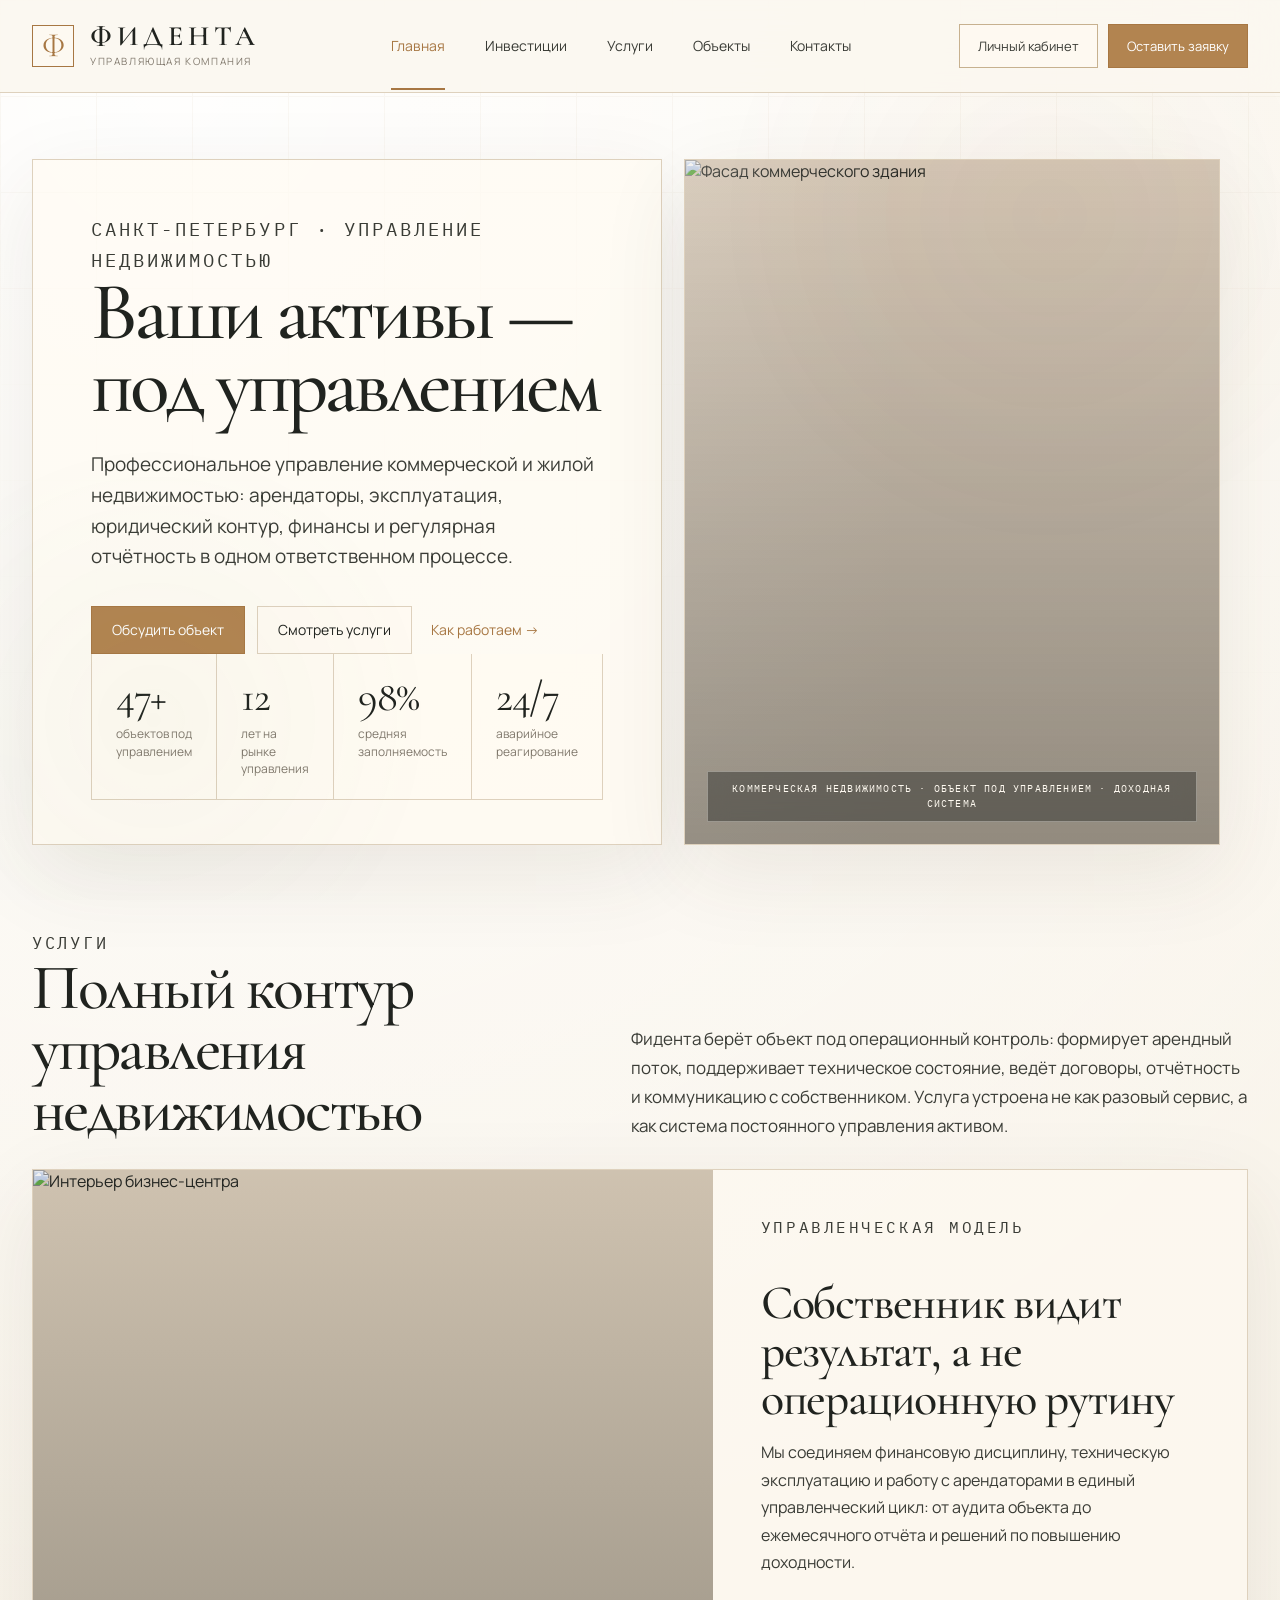
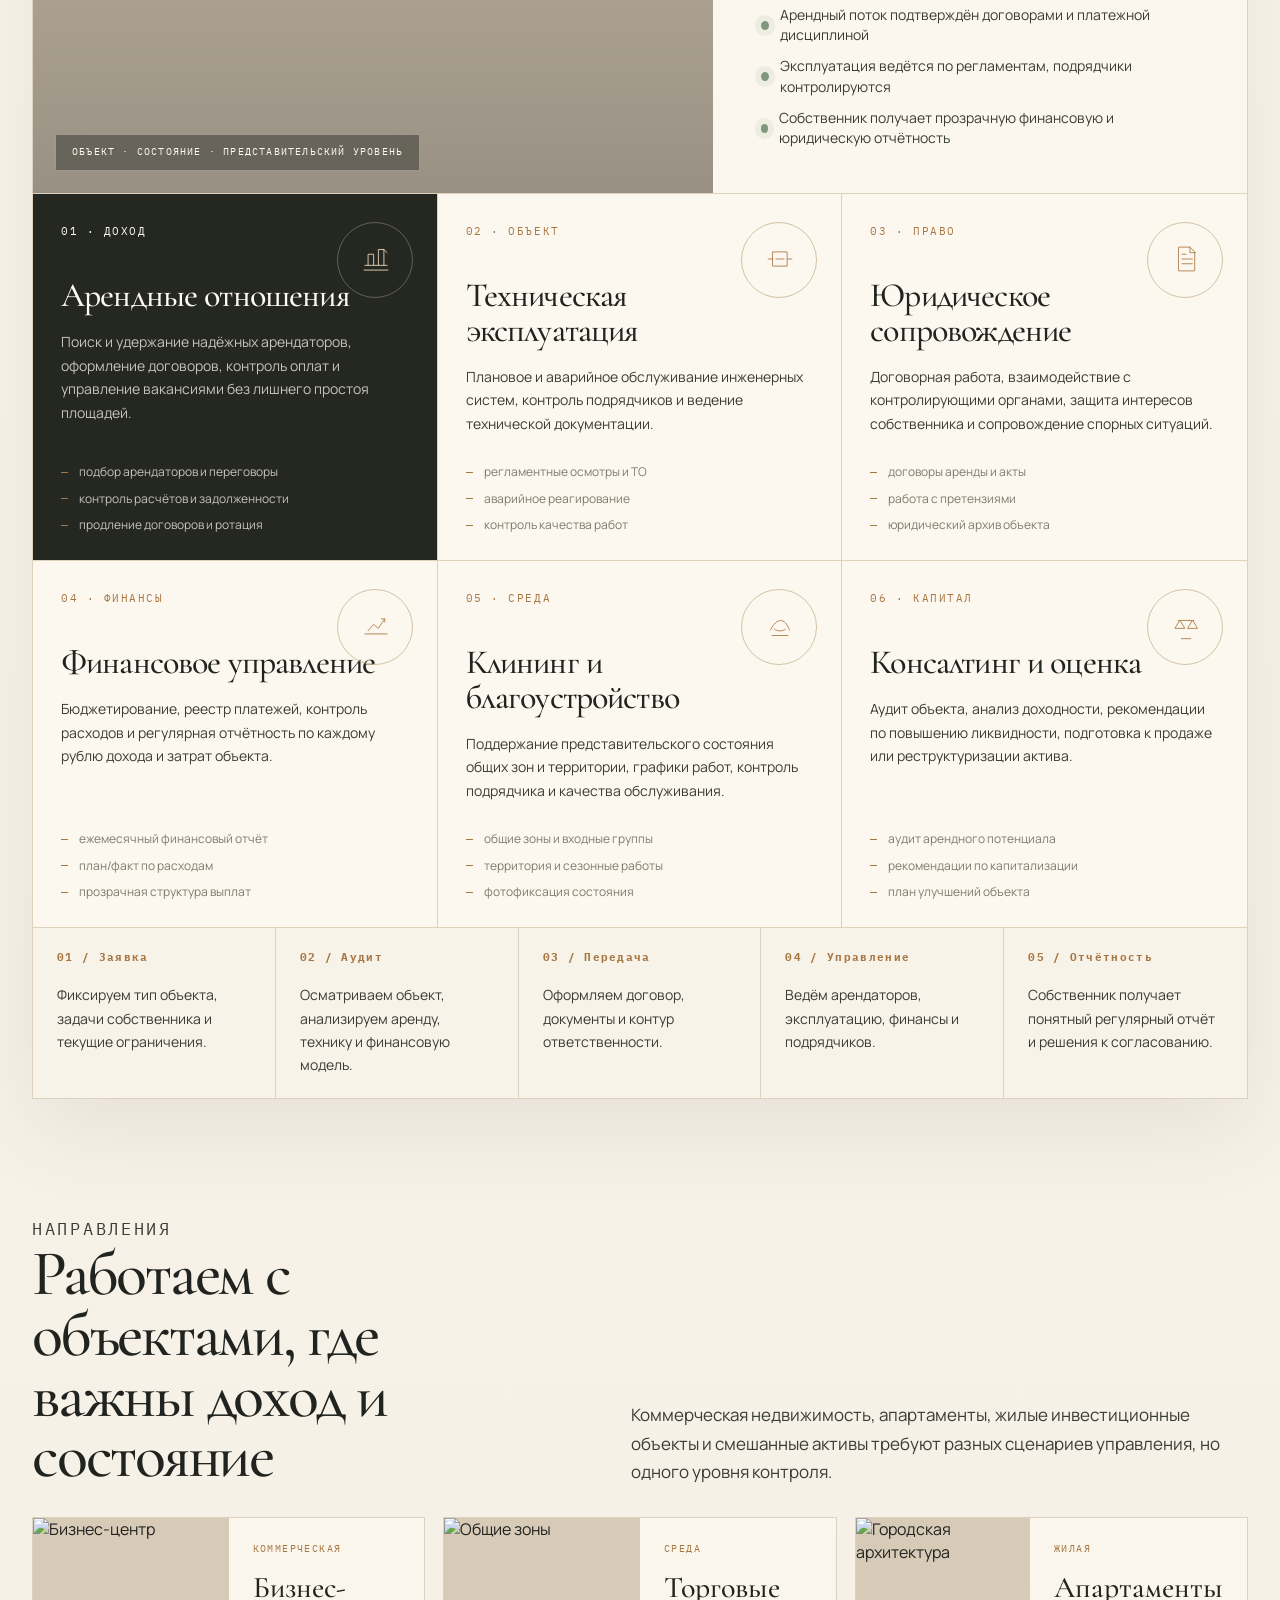
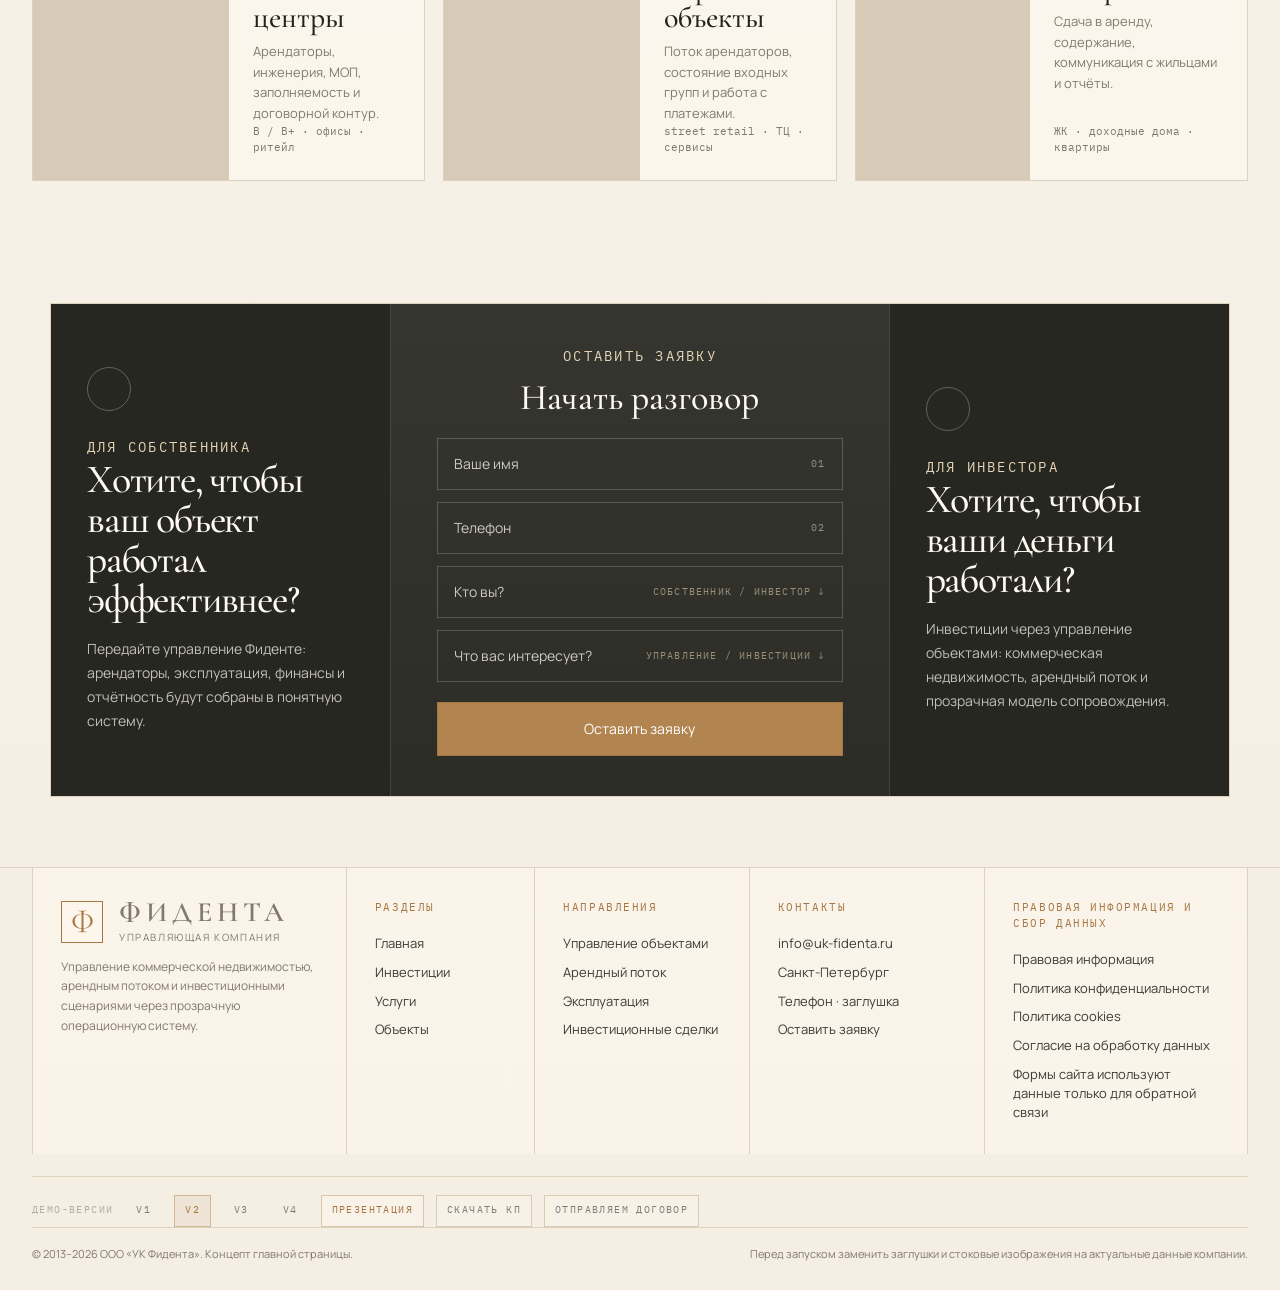
==== index.html @ 62cb4dbe "Update footer links to DOCX files" ====
<!DOCTYPE html>
<html lang="ru">
<head>
  <meta charset="UTF-8" />
  <meta name="viewport" content="width=device-width, initial-scale=1.0" />
  <title>Фидента — управление объектами и доходной недвижимостью</title>
  <link rel="preconnect" href="https://fonts.googleapis.com">
  <link rel="preconnect" href="https://fonts.gstatic.com" crossorigin>
  <link href="https://fonts.googleapis.com/css2?family=Cormorant+Garamond:wght@400;500;600&family=Manrope:wght@400;500;600;700&family=IBM+Plex+Mono:wght@400;500&display=swap" rel="stylesheet">
  <style>
    :root{
      --paper:#f4eee3; --paper-2:#fbf7ef; --ivory:#fffaf1; --stone:#ebe0d0;
      --ink:#20231f; --ink-soft:#3a3c36; --muted:#81796d; --muted-2:#aaa090;
      --line:#ded1bd; --line-strong:#c7b18f;
      --gold:#a77743; --gold-2:#8a6234; --gold-soft:#e6d4b7; --sage:#7f987e; --sage-soft:#dfe8dc;
      --shadow:0 28px 84px rgba(68,50,28,.09);
      --serif:'Cormorant Garamond', Georgia, serif;
      --sans:'Manrope', system-ui, -apple-system, Segoe UI, sans-serif;
      --mono:'IBM Plex Mono', ui-monospace, SFMono-Regular, Menlo, monospace;
      --container:1360px;
    }
    *{box-sizing:border-box}
    html{scroll-behavior:smooth}
    body{margin:0;background:radial-gradient(circle at 14% 2%,rgba(255,255,255,.9),transparent 34%),linear-gradient(180deg,var(--paper-2),var(--paper));color:var(--ink);font-family:var(--sans);line-height:1.45;-webkit-font-smoothing:antialiased;}
    body:before{content:"";position:fixed;inset:0;pointer-events:none;opacity:.28;background-image:linear-gradient(var(--line) 1px,transparent 1px),linear-gradient(90deg,var(--line) 1px,transparent 1px);background-size:96px 96px;mask-image:linear-gradient(180deg,rgba(0,0,0,.68),rgba(0,0,0,.12) 42%,transparent 86%)}
    body:after{content:"";position:fixed;inset:0;pointer-events:none;opacity:.18;background:radial-gradient(circle at 82% 24%,rgba(167,119,67,.24),transparent 28%),radial-gradient(circle at 12% 80%,rgba(127,152,126,.24),transparent 22%)}
    a{text-decoration:none;color:inherit}.wrap{width:min(var(--container),calc(100% - 64px));margin:0 auto}.mono{font-family:var(--mono)}
    .topbar{position:sticky;top:0;z-index:30;background:rgba(251,247,239,.88);backdrop-filter:blur(18px);border-bottom:1px solid var(--line)}
    .topbar__inner{height:92px;display:flex;align-items:center;justify-content:space-between;gap:28px}.brand{display:flex;align-items:center;gap:16px;min-width:250px}.mark{width:42px;height:42px;border:1px solid var(--gold);color:var(--gold);display:grid;place-items:center;font-family:var(--serif);font-size:30px;line-height:1;background:rgba(255,250,241,.5)}
    .brand__name{font-family:var(--serif);font-weight:600;font-size:28px;letter-spacing:.18em;text-transform:uppercase;line-height:.9}.brand__sub{font-size:10px;letter-spacing:.16em;text-transform:uppercase;color:var(--muted);margin-top:5px}.nav{display:flex;align-items:center;gap:4px}.nav a{position:relative;padding:34px 18px;font-size:14px;color:var(--ink-soft)}.nav a.active,.nav a:hover{color:var(--gold)}.nav a.active:after{content:"";position:absolute;left:18px;right:18px;bottom:0;height:2px;background:var(--gold)}
    .top-actions{display:flex;align-items:center;gap:10px}.nav-login,.nav-cta{height:44px;padding:0 18px;display:inline-flex;align-items:center;justify-content:center;gap:10px;font-size:13px;transition:.25s}.nav-login{border:1px solid var(--line-strong);background:rgba(255,250,241,.54);color:var(--ink-soft)}.nav-login:hover{border-color:var(--gold);color:var(--gold);transform:translateY(-1px)}.nav-cta{border:1px solid var(--gold);background:#b28450;color:#fff}.nav-cta:hover{background:#9f7442;transform:translateY(-1px)}
    .hero{position:relative;padding:66px 0 52px}.hero__grid{display:grid;grid-template-columns:1.05fr .95fr;gap:22px;align-items:stretch}.hero__copy{border:1px solid var(--line);background:rgba(255,250,241,.62);padding:54px 58px 44px;min-height:560px;display:flex;flex-direction:column;justify-content:space-between;box-shadow:var(--shadow)}
    .eyebrow{margin:0 0 14px;color:var(--gold);font-family:var(--mono);font-size:11px;letter-spacing:.16em;text-transform:uppercase}.hero h1{font-family:var(--serif);font-size:82px;line-height:.9;font-weight:500;letter-spacing:-.045em;margin:0 0 26px}.hero p{max-width:560px;font-size:19px;line-height:1.62;color:var(--ink-soft);margin:0}.hero__actions{display:flex;gap:12px;align-items:center;margin-top:34px}.btn{height:48px;padding:0 20px;border:1px solid var(--line);background:rgba(255,250,241,.72);display:inline-flex;align-items:center;justify-content:center;gap:10px;transition:.25s;font-size:14px}.btn:hover{border-color:var(--gold);transform:translateY(-1px)}.btn--gold{border-color:var(--gold);background:#b28450;color:#fff}.btn--text{border-color:transparent;background:transparent;color:var(--gold);padding-left:6px}
    .hero__image{position:relative;min-height:560px;overflow:hidden;border:1px solid var(--line);box-shadow:var(--shadow);background:#d8cab9}.hero__image img{width:100%;height:100%;object-fit:cover;display:block;filter:saturate(.9) contrast(.96)}.hero__image:after{content:"";position:absolute;inset:0;background:linear-gradient(180deg,rgba(0,0,0,.02),rgba(32,35,31,.38)),linear-gradient(90deg,rgba(244,238,227,.2),transparent 40%)}.photo-label{position:absolute;left:22px;bottom:22px;z-index:2;max-width:calc(100% - 44px);padding:10px 16px;border:1px solid rgba(255,250,241,.36);background:rgba(32,35,31,.42);backdrop-filter:blur(10px);color:#fffaf1;font-family:var(--mono);font-size:10px;letter-spacing:.12em;text-transform:uppercase;white-space:normal;line-height:1.45}.hero__image > .photo-label{left:22px;right:22px;max-width:none;text-align:center;display:block;}.hero__metrics{display:grid;grid-template-columns:repeat(4,1fr);gap:0;border:1px solid var(--line);border-top:0;background:rgba(255,250,241,.58)}.metric{padding:22px 24px;border-right:1px solid var(--line)}.metric:last-child{border-right:0}.metric__value{font-family:var(--serif);font-size:42px;line-height:1;letter-spacing:-.035em;color:var(--ink)}.metric__label{font-size:12px;color:var(--muted);margin-top:7px}
    .section{padding:58px 0}.section--services{padding-top:32px}.section__head{display:grid;grid-template-columns:.84fr 1fr;gap:80px;margin-bottom:28px;align-items:end}.section__head h2{font-family:var(--serif);font-weight:500;font-size:64px;line-height:.95;letter-spacing:-.035em;margin:0}.section__head p{font-size:17px;color:var(--ink-soft);line-height:1.7;margin:0;max-width:640px}.service-shell{border:1px solid var(--line);background:rgba(255,250,241,.58);box-shadow:var(--shadow)}
    .service-top{display:grid;grid-template-columns:1.12fr .88fr;border-bottom:1px solid var(--line)}.service-top__visual{position:relative;min-height:360px;overflow:hidden;background:#d7cab7}.service-top__visual img{width:100%;height:100%;object-fit:cover;display:block;filter:saturate(.86) contrast(.96)}.service-top__visual:after{content:"";position:absolute;inset:0;background:linear-gradient(180deg,rgba(0,0,0,.04),rgba(32,35,31,.34))}.service-top__copy{padding:44px 48px;display:flex;flex-direction:column;justify-content:center}.service-top__copy h3{font-family:var(--serif);font-weight:500;font-size:48px;line-height:1;margin:10px 0 16px;letter-spacing:-.025em}.service-top__copy p{font-size:16px;color:var(--ink-soft);line-height:1.72;margin:0 0 28px}.control-line{display:grid;gap:11px}.control-line__row{display:flex;align-items:center;gap:11px;font-size:14px;color:var(--ink-soft)}.dot{width:9px;height:9px;border-radius:50%;background:var(--sage);box-shadow:0 0 0 6px rgba(127,152,126,.11)}
    .services-grid{display:grid;grid-template-columns:repeat(3,1fr)}.service-card{position:relative;min-height:350px;padding:30px 28px 26px;border-right:1px solid var(--line);border-bottom:1px solid var(--line);display:flex;flex-direction:column;justify-content:space-between;background:rgba(255,250,241,.44);overflow:hidden}.service-card:nth-child(3n){border-right:0}.service-card:nth-last-child(-n+3){border-bottom:0}.service-card:hover{background:rgba(255,250,241,.78)}.service-card:before{content:"";position:absolute;right:24px;top:28px;width:74px;height:74px;border:1px solid var(--line-strong);border-radius:50%;opacity:.78}.service-icon{position:absolute;right:42px;top:46px;width:38px;height:38px;color:var(--gold);opacity:.86;z-index:1}.service-icon svg{width:100%;height:100%;stroke:currentColor;stroke-width:1.25;fill:none;stroke-linecap:round;stroke-linejoin:round}.service-num{font-family:var(--mono);font-size:11px;letter-spacing:.14em;text-transform:uppercase;color:var(--gold)}.service-card h4{font-family:var(--serif);font-size:34px;line-height:1.02;font-weight:500;letter-spacing:-.025em;margin:40px 0 16px;max-width:320px}.service-card p{font-size:14px;color:var(--ink-soft);line-height:1.68;margin:0;max-width:350px}.service-list{display:grid;gap:9px;margin-top:28px}.service-list span{position:relative;padding-left:18px;font-size:12px;color:var(--muted)}.service-list span:before{content:"";position:absolute;left:0;top:.72em;width:7px;height:1px;background:var(--gold)}
    .service-card--accent{background:#252721;color:#fffaf1}.service-card--accent p,.service-card--accent .service-list span{color:rgba(255,250,241,.74)}.service-card--accent .service-num,.service-card--accent h4{color:#fffaf1}.service-card--accent .service-icon{color:#e6d4b7;opacity:.92}.service-card--accent:before{border-color:rgba(255,250,241,.34)}
    .process-strip{display:grid;grid-template-columns:repeat(5,1fr);border-top:1px solid var(--line);background:rgba(244,238,227,.46)}.process-item{padding:22px 24px;border-right:1px solid var(--line);min-height:128px}.process-item:last-child{border-right:0}.process-item b{display:block;font-family:var(--mono);font-size:11px;letter-spacing:.12em;color:var(--gold);margin-bottom:18px}.process-item span{font-size:14px;color:var(--ink-soft);line-height:1.48}.portfolio-tease{display:grid;grid-template-columns:1fr 1fr 1fr;gap:18px;margin-top:30px}.tease-card{min-height:260px;border:1px solid var(--line);background:rgba(255,250,241,.62);display:grid;grid-template-columns:1fr 1fr;overflow:hidden}.tease-card__image{position:relative;background:#d7cab7}.tease-card__image img{width:100%;height:100%;object-fit:cover;display:block;filter:saturate(.82)}.tease-card__text{padding:24px;display:flex;flex-direction:column;justify-content:space-between}.tease-card .label{font-family:var(--mono);font-size:10px;letter-spacing:.14em;text-transform:uppercase;color:var(--gold)}.tease-card h3{font-family:var(--serif);font-weight:500;font-size:30px;line-height:1;margin:16px 0 8px}.tease-card p{font-size:13px;line-height:1.6;color:var(--muted);margin:0}.tease-card .small{font-family:var(--mono);font-size:11px;color:var(--muted)}
    .cta{width:min(1180px,calc(100% - 64px));margin:64px auto 70px;border:1px solid var(--line);background:#262720;color:#fffaf1;display:grid;grid-template-columns:.78fr 1.14fr .78fr;min-height:380px;overflow:hidden}.cta__side{padding:46px 36px;display:flex;flex-direction:column;justify-content:center;position:relative}.cta__side:first-child{border-right:1px solid rgba(255,250,241,.14);text-align:left}.cta__side:last-child{border-left:1px solid rgba(255,250,241,.14);text-align:left}.cta__side:before{content:"";width:42px;height:42px;border:1px solid rgba(230,212,183,.34);border-radius:50%;margin-bottom:24px}.cta .eyebrow{color:#e6d4b7}.cta h2{font-family:var(--serif);font-size:40px;line-height:1;font-weight:500;letter-spacing:-.03em;margin:0 0 18px}.cta p{color:rgba(255,250,241,.72);font-size:14px;line-height:1.72;margin:0}.cta__panel{padding:40px 46px;display:grid;align-content:center;justify-items:stretch;gap:12px;background:linear-gradient(180deg,rgba(255,250,241,.07),rgba(255,250,241,.026));text-align:center}.cta__panel-title{font-family:var(--serif);font-size:36px;line-height:1;margin:0 0 10px;font-weight:500}.field{height:52px;border:1px solid rgba(255,250,241,.2);padding:0 16px;color:rgba(255,250,241,.76);display:flex;align-items:center;justify-content:space-between;font-size:14px;text-align:left}.field span:last-child{color:rgba(230,212,183,.58);font-family:var(--mono);font-size:10px;letter-spacing:.12em;text-transform:uppercase}.cta .btn--gold{height:54px;margin-top:8px;justify-content:center}.footer{border-top:1px solid var(--line);padding:0;color:var(--muted);font-size:12px}.footer__grid{display:grid;grid-template-columns:1.2fr .72fr .82fr .9fr 1fr;gap:0;border-left:1px solid var(--line);border-right:1px solid var(--line);background:rgba(255,250,241,.5)}.footer__col{padding:32px 28px;border-right:1px solid var(--line);min-height:210px}.footer__col:last-child{border-right:0}.footer__title{font-family:var(--mono);font-size:11px;letter-spacing:.14em;text-transform:uppercase;color:var(--gold);margin-bottom:18px}.footer__links{display:grid;gap:10px}.footer__links a,.footer__links span{color:var(--ink-soft);font-size:13px}.footer__note{line-height:1.65;color:var(--muted);max-width:360px}.footer__bottom{border-top:1px solid var(--line);padding:18px 0 28px;display:flex;justify-content:space-between;gap:24px;color:var(--muted);font-size:11px}
    .demo-footer-nav{
      margin-top:22px;
      padding:18px 0 0;
      border-top:1px solid var(--line);
      display:flex;
      flex-wrap:wrap;
      align-items:center;
      gap:10px 12px;
      font-family:var(--mono);
      font-size:10px;
      letter-spacing:.14em;
      text-transform:uppercase;
      color:rgba(129,121,109,.72);
    }
    .demo-footer-nav__label{color:rgba(129,121,109,.56)}
    .demo-footer-nav a{
      min-height:32px;
      display:inline-flex;
      align-items:center;
      justify-content:center;
      padding:7px 10px;
      border:1px solid transparent;
      color:rgba(58,60,54,.64);
      transition:.22s ease;
    }
    .demo-footer-nav a:hover{
      color:var(--gold);
      border-color:rgba(167,119,67,.28);
      background:rgba(255,250,241,.42);
      transform:translateY(-1px);
    }
    .demo-footer-nav a.is-active{
      color:var(--gold);
      border-color:rgba(167,119,67,.42);
      background:rgba(167,119,67,.08);
    }
    .demo-footer-nav__main{
      color:var(--gold) !important;
      border-color:rgba(167,119,67,.36) !important;
      background:rgba(255,250,241,.35);
    }
    .demo-footer-nav__download{
      border-color:rgba(199,177,143,.6) !important;
      background:rgba(255,250,241,.28);
    }
    @media(max-width:740px){
      .demo-footer-nav{display:grid;grid-template-columns:repeat(2,minmax(0,1fr));gap:8px;align-items:stretch;font-size:9px;letter-spacing:.08em}
      .demo-footer-nav__label{grid-column:1/-1;margin-bottom:2px}
      .demo-footer-nav a{min-height:34px;padding:7px 8px;text-align:center;white-space:normal;line-height:1.2}
    }

    @media(max-width:1100px){.nav{display:none}.hero__grid,.section__head,.service-top,.cta,.footer__grid{grid-template-columns:1fr}.services-grid,.portfolio-tease{grid-template-columns:1fr 1fr}.service-card:nth-child(3n){border-right:1px solid var(--line)}.service-card:nth-child(2n){border-right:0}.process-strip{grid-template-columns:1fr 1fr}.hero h1{font-size:64px}.section__head h2{font-size:52px}}
    @media(max-width:740px){.wrap{width:calc(100% - 28px)}.cta{width:calc(100% - 28px)}.topbar__inner{height:76px}.brand__name{font-size:22px}.top-actions{display:none}.hero{padding-top:28px}.hero__copy{padding:32px 24px;min-height:0}.hero__image{min-height:360px}.hero h1{font-size:52px}.hero p{font-size:16px}.hero__actions{flex-direction:column;align-items:stretch}.hero__metrics{grid-template-columns:1fr 1fr}.metric{border-bottom:1px solid var(--line)}.section__head h2{font-size:44px;line-height:1.08;padding-top:.08em;overflow:visible}.services-grid,.portfolio-tease{grid-template-columns:1fr}.service-card,.service-card:nth-child(2n),.service-card:nth-child(3n){border-right:0}.service-card:nth-last-child(-n+3){border-bottom:1px solid var(--line)}.process-strip{grid-template-columns:1fr}.process-item{border-right:0;border-bottom:1px solid var(--line)}.cta__side,.cta__panel{padding:32px 24px}.cta h2{font-size:34px;line-height:1.08;padding-top:.08em;overflow:visible}.footer__col{min-height:auto;border-right:0;border-bottom:1px solid var(--line)}.footer__bottom{display:grid}}
  </style>
</head>
<body>
  <header class="topbar">
    <div class="wrap topbar__inner">
      <a class="brand" href="#top" aria-label="Фидента">
        <div class="mark">Ф</div>
        <div><div class="brand__name">Фидента</div><div class="brand__sub">управляющая компания</div></div>
      </a>
      <nav class="nav" aria-label="Навигация">
        <a class="active" href="#top">Главная</a><a href="invest.html">Инвестиции</a><a href="#services">Услуги</a><a href="#objects">Объекты</a><a href="#contacts">Контакты</a>
      </nav>
      <div class="top-actions">
        <a class="nav-login" href="lk.html">Личный кабинет</a>
        <a class="nav-cta" href="#contacts">Оставить заявку</a>
      </div>
    </div>
  </header>

  <main id="top">
    <section class="hero">
      <div class="wrap">
        <div class="hero__grid">
          <div class="hero__copy">
            <div>
              <p class="eyebrow">Санкт-Петербург · управление недвижимостью</p>
              <h1>Ваши активы —<br> под управлением</h1>
              <p>Профессиональное управление коммерческой и жилой недвижимостью: арендаторы, эксплуатация, юридический контур, финансы и регулярная отчётность в одном ответственном процессе.</p>
              <div class="hero__actions">
                <a class="btn btn--gold" href="#contacts">Обсудить объект</a>
                <a class="btn" href="#services">Смотреть услуги</a>
                <a class="btn btn--text" href="#process">Как работаем →</a>
              </div>
            </div>
            <div class="hero__metrics">
              <div class="metric"><div class="metric__value">47+</div><div class="metric__label">объектов под управлением</div></div>
              <div class="metric"><div class="metric__value">12</div><div class="metric__label">лет на рынке управления</div></div>
              <div class="metric"><div class="metric__value">98%</div><div class="metric__label">средняя заполняемость</div></div>
              <div class="metric"><div class="metric__value">24/7</div><div class="metric__label">аварийное реагирование</div></div>
            </div>
          </div>
          <div class="hero__image">
            <img src="https://images.unsplash.com/photo-1486406146926-c627a92ad1ab?auto=format&fit=crop&w=1600&q=82" alt="Фасад коммерческого здания">
            <div class="photo-label">коммерческая недвижимость · объект под управлением · доходная система</div>
          </div>
        </div>
      </div>
    </section>

    <section class="section section--services" id="services">
      <div class="wrap">
        <div class="section__head">
          <div>
            <p class="eyebrow">Услуги</p>
            <h2>Полный контур управления недвижимостью</h2>
          </div>
          <p>Фидента берёт объект под операционный контроль: формирует арендный поток, поддерживает техническое состояние, ведёт договоры, отчётность и коммуникацию с собственником. Услуга устроена не как разовый сервис, а как система постоянного управления активом.</p>
        </div>

        <div class="service-shell">
          <div class="service-top">
            <div class="service-top__visual">
              <img src="https://images.unsplash.com/photo-1497366811353-6870744d04b2?auto=format&fit=crop&w=1400&q=82" alt="Интерьер бизнес-центра">
              <div class="photo-label">объект · состояние · представительский уровень</div>
            </div>
            <div class="service-top__copy">
              <p class="eyebrow">управленческая модель</p>
              <h3>Собственник видит результат, а не операционную рутину</h3>
              <p>Мы соединяем финансовую дисциплину, техническую эксплуатацию и работу с арендаторами в единый управленческий цикл: от аудита объекта до ежемесячного отчёта и решений по повышению доходности.</p>
              <div class="control-line">
                <div class="control-line__row"><i class="dot"></i><span>Арендный поток подтверждён договорами и платежной дисциплиной</span></div>
                <div class="control-line__row"><i class="dot"></i><span>Эксплуатация ведётся по регламентам, подрядчики контролируются</span></div>
                <div class="control-line__row"><i class="dot"></i><span>Собственник получает прозрачную финансовую и юридическую отчётность</span></div>
              </div>
            </div>
          </div>

          <div class="services-grid">
            <article class="service-card service-card--accent">
              <div>
                <div class="service-num">01 · доход</div>
                <div class="service-icon" aria-hidden="true"><svg viewBox="0 0 48 48"><path d="M10 32h28"/><path d="M14 32V18h7v14"/><path d="M27 32V12h7v20"/><path d="M9 38h30"/><path d="M34 12l4 4"/></svg></div>
                <h4>Арендные отношения</h4>
                <p>Поиск и удержание надёжных арендаторов, оформление договоров, контроль оплат и управление вакансиями без лишнего простоя площадей.</p>
              </div>
              <div class="service-list">
                <span>подбор арендаторов и переговоры</span>
                <span>контроль расчётов и задолженности</span>
                <span>продление договоров и ротация</span>
              </div>
            </article>
            <article class="service-card">
              <div>
                <div class="service-num">02 · объект</div>
                <div class="service-icon" aria-hidden="true"><svg viewBox="0 0 48 48"><path d="M15 15h18v18H15z"/><path d="M9 24h6M33 24h6"/><path d="M19 24h10"/></svg></div>
                <h4>Техническая эксплуатация</h4>
                <p>Плановое и аварийное обслуживание инженерных систем, контроль подрядчиков и ведение технической документации.</p>
              </div>
              <div class="service-list">
                <span>регламентные осмотры и ТО</span>
                <span>аварийное реагирование</span>
                <span>контроль качества работ</span>
              </div>
            </article>
            <article class="service-card">
              <div>
                <div class="service-num">03 · право</div>
                <div class="service-icon" aria-hidden="true"><svg viewBox="0 0 48 48"><path d="M15 9h14l6 6v24H15z"/><path d="M29 9v7h7"/><path d="M19 24h13M19 30h13"/><path d="M19 18h5"/></svg></div>
                <h4>Юридическое сопровождение</h4>
                <p>Договорная работа, взаимодействие с контролирующими органами, защита интересов собственника и сопровождение спорных ситуаций.</p>
              </div>
              <div class="service-list">
                <span>договоры аренды и акты</span>
                <span>работа с претензиями</span>
                <span>юридический архив объекта</span>
              </div>
            </article>
            <article class="service-card">
              <div>
                <div class="service-num">04 · финансы</div>
                <div class="service-icon" aria-hidden="true"><svg viewBox="0 0 48 48"><path d="M10 34h28"/><path d="M14 30l7-8 6 5 8-12"/><path d="M31 15h4v4"/></svg></div>
                <h4>Финансовое управление</h4>
                <p>Бюджетирование, реестр платежей, контроль расходов и регулярная отчётность по каждому рублю дохода и затрат объекта.</p>
              </div>
              <div class="service-list">
                <span>ежемесячный финансовый отчёт</span>
                <span>план/факт по расходам</span>
                <span>прозрачная структура выплат</span>
              </div>
            </article>
            <article class="service-card">
              <div>
                <div class="service-num">05 · среда</div>
                <div class="service-icon" aria-hidden="true"><svg viewBox="0 0 48 48"><path d="M12 29c8-16 18-16 24 0"/><path d="M17 28c3 3 11 3 14 0"/><path d="M14 36h20"/></svg></div>
                <h4>Клининг и благоустройство</h4>
                <p>Поддержание представительского состояния общих зон и территории, графики работ, контроль подрядчика и качества обслуживания.</p>
              </div>
              <div class="service-list">
                <span>общие зоны и входные группы</span>
                <span>территория и сезонные работы</span>
                <span>фотофиксация состояния</span>
              </div>
            </article>
            <article class="service-card">
              <div>
                <div class="service-num">06 · капитал</div>
                <div class="service-icon" aria-hidden="true"><svg viewBox="0 0 48 48"><path d="M14 17h20"/><path d="M16 17l-6 10h12z"/><path d="M32 17l-6 10h12z"/><path d="M18 40h12"/></svg></div>
                <h4>Консалтинг и оценка</h4>
                <p>Аудит объекта, анализ доходности, рекомендации по повышению ликвидности, подготовка к продаже или реструктуризации актива.</p>
              </div>
              <div class="service-list">
                <span>аудит арендного потенциала</span>
                <span>рекомендации по капитализации</span>
                <span>план улучшений объекта</span>
              </div>
            </article>
          </div>

          <div class="process-strip" id="process">
            <div class="process-item"><b>01 / Заявка</b><span>Фиксируем тип объекта, задачи собственника и текущие ограничения.</span></div>
            <div class="process-item"><b>02 / Аудит</b><span>Осматриваем объект, анализируем аренду, технику и финансовую модель.</span></div>
            <div class="process-item"><b>03 / Передача</b><span>Оформляем договор, документы и контур ответственности.</span></div>
            <div class="process-item"><b>04 / Управление</b><span>Ведём арендаторов, эксплуатацию, финансы и подрядчиков.</span></div>
            <div class="process-item"><b>05 / Отчётность</b><span>Собственник получает понятный регулярный отчёт и решения к согласованию.</span></div>
          </div>
        </div>
      </div>
    </section>

    <section class="section" id="objects">
      <div class="wrap">
        <div class="section__head">
          <div>
            <p class="eyebrow">Направления</p>
            <h2>Работаем с объектами, где важны доход и состояние</h2>
          </div>
          <p>Коммерческая недвижимость, апартаменты, жилые инвестиционные объекты и смешанные активы требуют разных сценариев управления, но одного уровня контроля.</p>
        </div>
        <div class="portfolio-tease">
          <article class="tease-card">
            <div class="tease-card__image"><img src="https://images.unsplash.com/photo-1497366811353-6870744d04b2?auto=format&fit=crop&w=1400&q=82" alt="Бизнес-центр"></div>
            <div class="tease-card__text"><div><div class="label">коммерческая</div><h3>Бизнес-центры</h3><p>Арендаторы, инженерия, МОП, заполняемость и договорной контур.</p></div><div class="small">B / B+ · офисы · ритейл</div></div>
          </article>
          <article class="tease-card">
            <div class="tease-card__image"><img src="https://images.unsplash.com/photo-1524758631624-e2822e304c36?auto=format&fit=crop&w=1200&q=82" alt="Общие зоны"></div>
            <div class="tease-card__text"><div><div class="label">среда</div><h3>Торговые объекты</h3><p>Поток арендаторов, состояние входных групп и работа с платежами.</p></div><div class="small">street retail · ТЦ · сервисы</div></div>
          </article>
          <article class="tease-card">
            <div class="tease-card__image"><img src="https://images.unsplash.com/photo-1518005020951-eccb494ad742?auto=format&fit=crop&w=1200&q=82" alt="Городская архитектура"></div>
            <div class="tease-card__text"><div><div class="label">жилая</div><h3>Апартаменты</h3><p>Сдача в аренду, содержание, коммуникация с жильцами и отчёты.</p></div><div class="small">ЖК · доходные дома · квартиры</div></div>
          </article>
        </div>
      </div>
    </section>

    <section class="wrap cta" id="contacts">
      <div class="cta__side">
        <p class="eyebrow">Для собственника</p>
        <h2>Хотите, чтобы ваш объект работал эффективнее?</h2>
        <p>Передайте управление Фиденте: арендаторы, эксплуатация, финансы и отчётность будут собраны в понятную систему.</p>
      </div>
      <div class="cta__panel">
        <p class="eyebrow">Оставить заявку</p>
        <h3 class="cta__panel-title">Начать разговор</h3>
        <div class="field"><span>Ваше имя</span><span>01</span></div>
        <div class="field"><span>Телефон</span><span>02</span></div>
        <div class="field"><span>Кто вы?</span><span>Собственник / Инвестор ↓</span></div>
        <div class="field"><span>Что вас интересует?</span><span>Управление / Инвестиции ↓</span></div>
        <a class="btn btn--gold" href="mailto:info@uk-fidenta.ru">Оставить заявку</a>
      </div>
      <div class="cta__side">
        <p class="eyebrow">Для инвестора</p>
        <h2>Хотите, чтобы ваши деньги работали?</h2>
        <p>Инвестиции через управление объектами: коммерческая недвижимость, арендный поток и прозрачная модель сопровождения.</p>
      </div>
    </section>
  </main>

  <footer class="footer" id="about">
    <div class="wrap footer__grid">
      <div class="footer__col">
        <div class="brand">
          <div class="mark">Ф</div>
          <div><div class="brand__name">Фидента</div><div class="brand__sub">управляющая компания</div></div>
        </div>
        <p class="footer__note">Управление коммерческой недвижимостью, арендным потоком и инвестиционными сценариями через прозрачную операционную систему.</p>
      </div>
      <div class="footer__col">
        <div class="footer__title">Разделы</div>
        <div class="footer__links">
          <a href="#top">Главная</a>
          <a href="invest.html">Инвестиции</a>
          <a href="#services">Услуги</a>
          <a href="#objects">Объекты</a>
        </div>
      </div>
      <div class="footer__col">
        <div class="footer__title">Направления</div>
        <div class="footer__links">
          <span>Управление объектами</span>
          <span>Арендный поток</span>
          <span>Эксплуатация</span>
          <span>Инвестиционные сделки</span>
        </div>
      </div>
      <div class="footer__col">
        <div class="footer__title">Контакты</div>
        <div class="footer__links">
          <a href="mailto:info@uk-fidenta.ru">info@uk-fidenta.ru</a>
          <span>Санкт-Петербург</span>
          <span>Телефон · заглушка</span>
          <a href="#contacts">Оставить заявку</a>
        </div>
      </div>
      <div class="footer__col">
        <div class="footer__title">Правовая информация и сбор данных</div>
        <div class="footer__links">
          <a href="legal.html">Правовая информация</a>
          <a href="privacy.html">Политика конфиденциальности</a>
          <a href="cookies.html">Политика cookies</a>
          <a href="personal-data.html">Согласие на обработку данных</a>
          <span>Формы сайта используют данные только для обратной связи</span>
        </div>
      </div>
    </div>

    <div class="wrap demo-footer-nav" aria-label="Демо-навигация">
      <span class="demo-footer-nav__label">Демо-версии</span>
      <a href="https://sweeded3.github.io/Fidenta0.1/">V1</a>
<a class="is-active" href="https://sweeded3.github.io/Fidentav0.2/" aria-current="page">V2</a>
<a href="https://sweeded3.github.io/Fidentav0.3/">V3</a>
<a href="https://sweeded3.github.io/Fidentav0.4/">V4</a>
      <a class="demo-footer-nav__main" href="presentation.html#hero">Презентация</a>
      <a class="demo-footer-nav__download" href="docs/fidenta-kp.docx" download>Скачать КП</a>
      <a class="demo-footer-nav__download" href="docs/fidenta-contract.docx" download>Отправляем договор</a>
    </div>

    <div class="wrap footer__bottom">
      <span>© 2013–2026 ООО «УК Фидента». Концепт главной страницы.</span>
      <span>Перед запуском заменить заглушки и стоковые изображения на актуальные данные компании.</span>
    </div>
  </footer>
  <!-- Стоковые изображения: Unsplash, free-to-use license. Перед запуском заменить на фотографии объектов Фиденты или закрепить конкретные лицензированные ассеты. -->

</body>
</html>
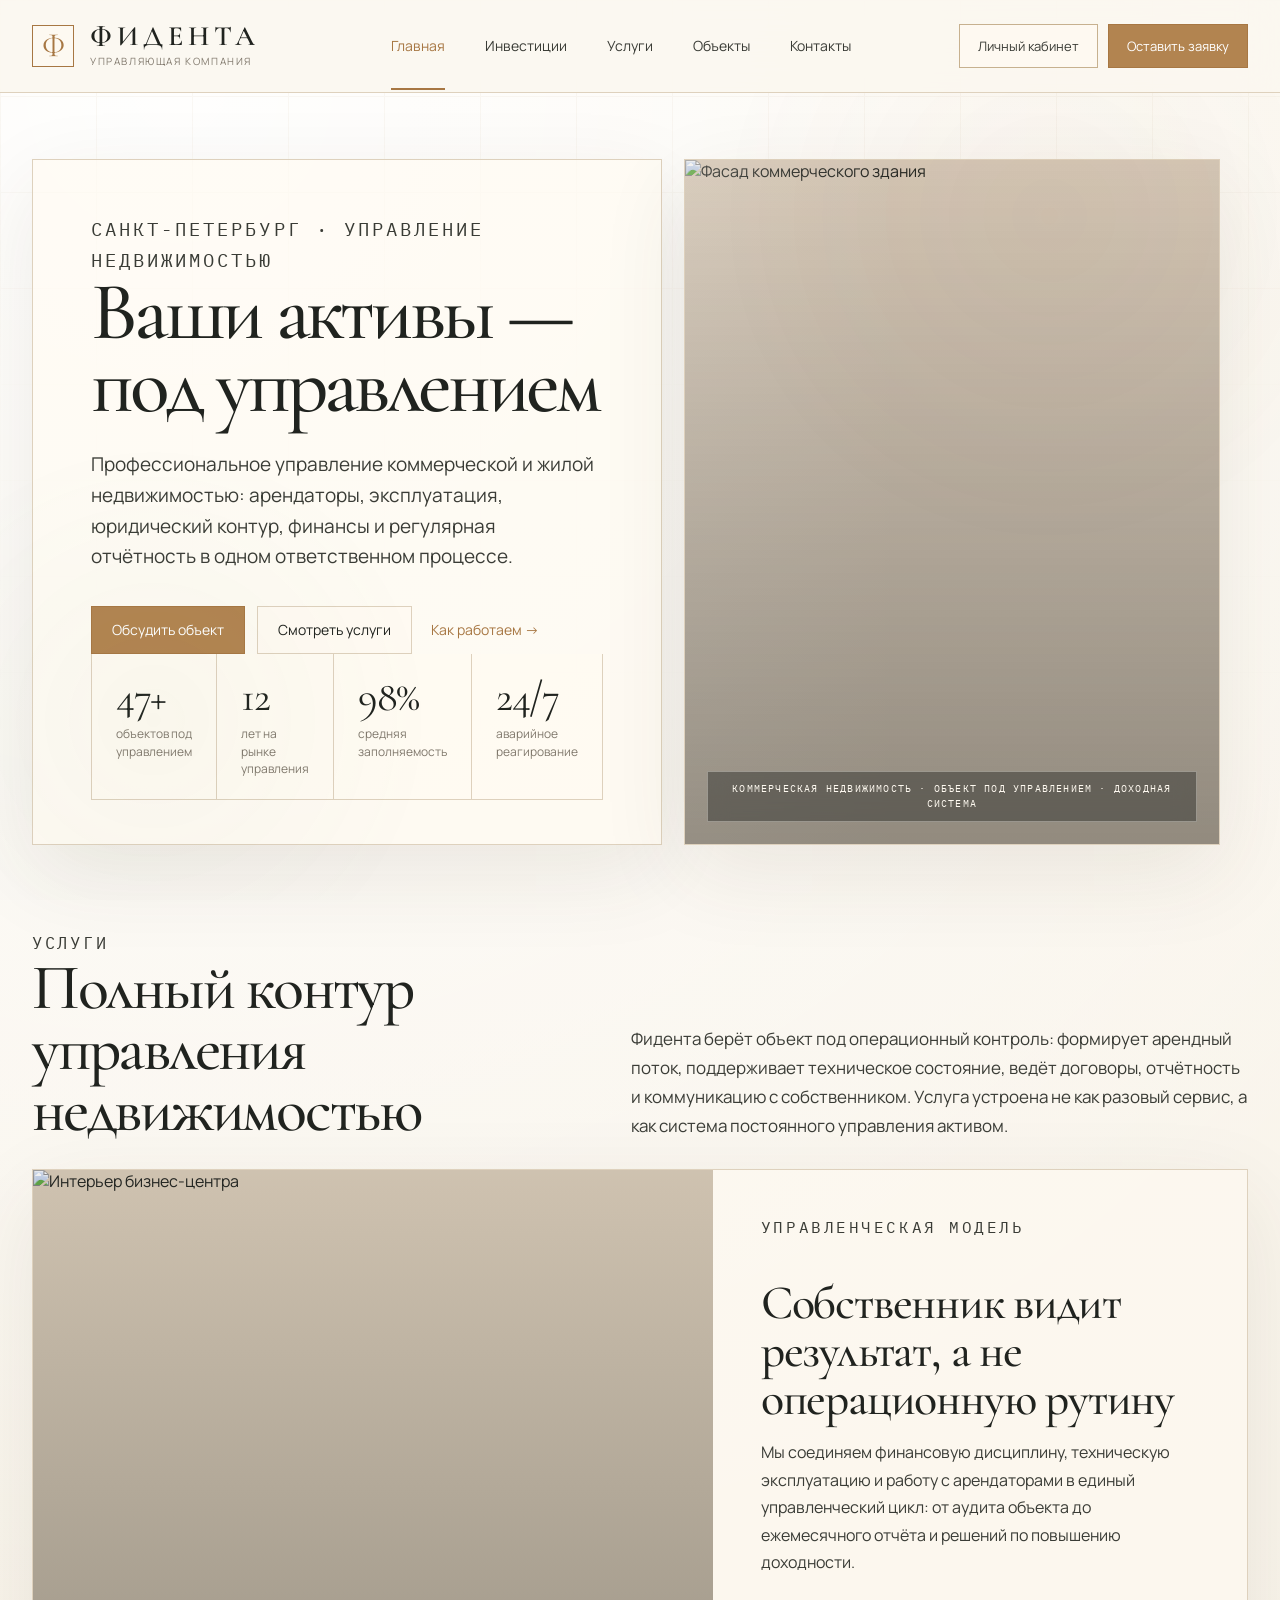
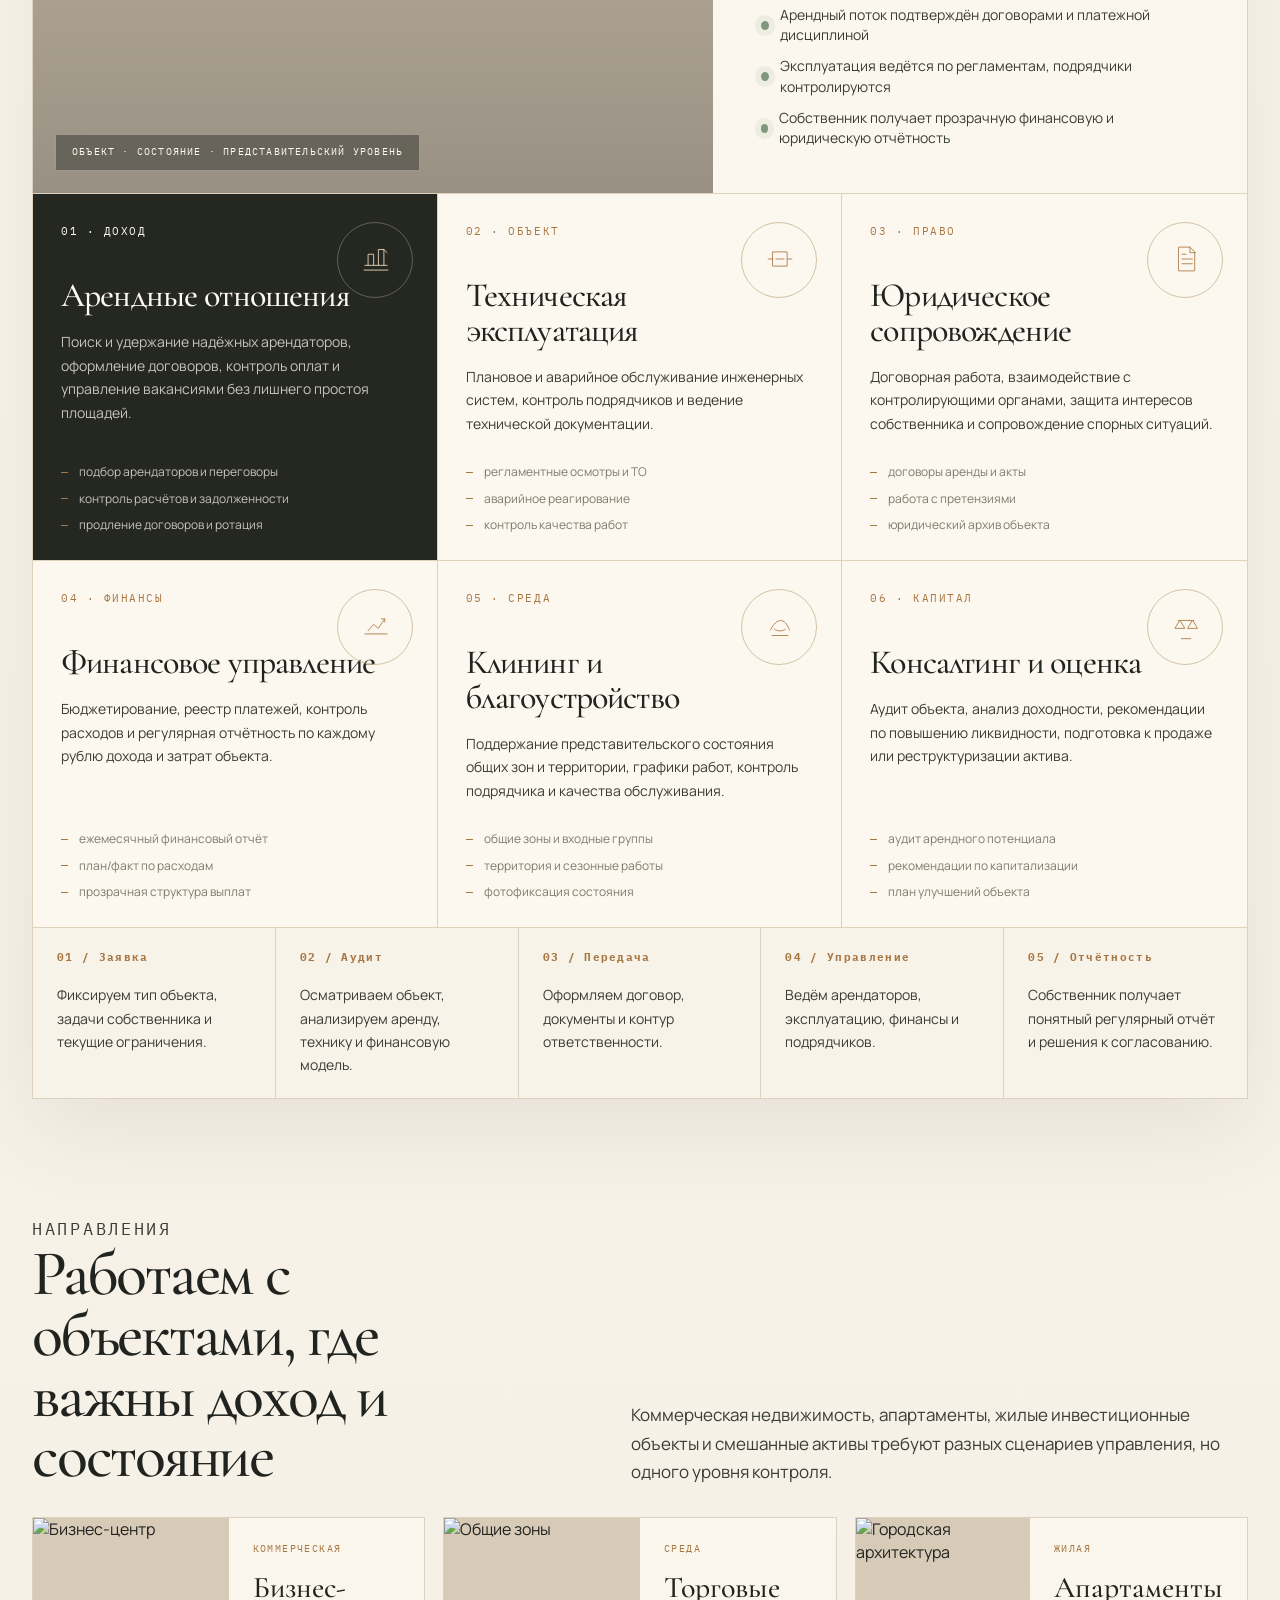
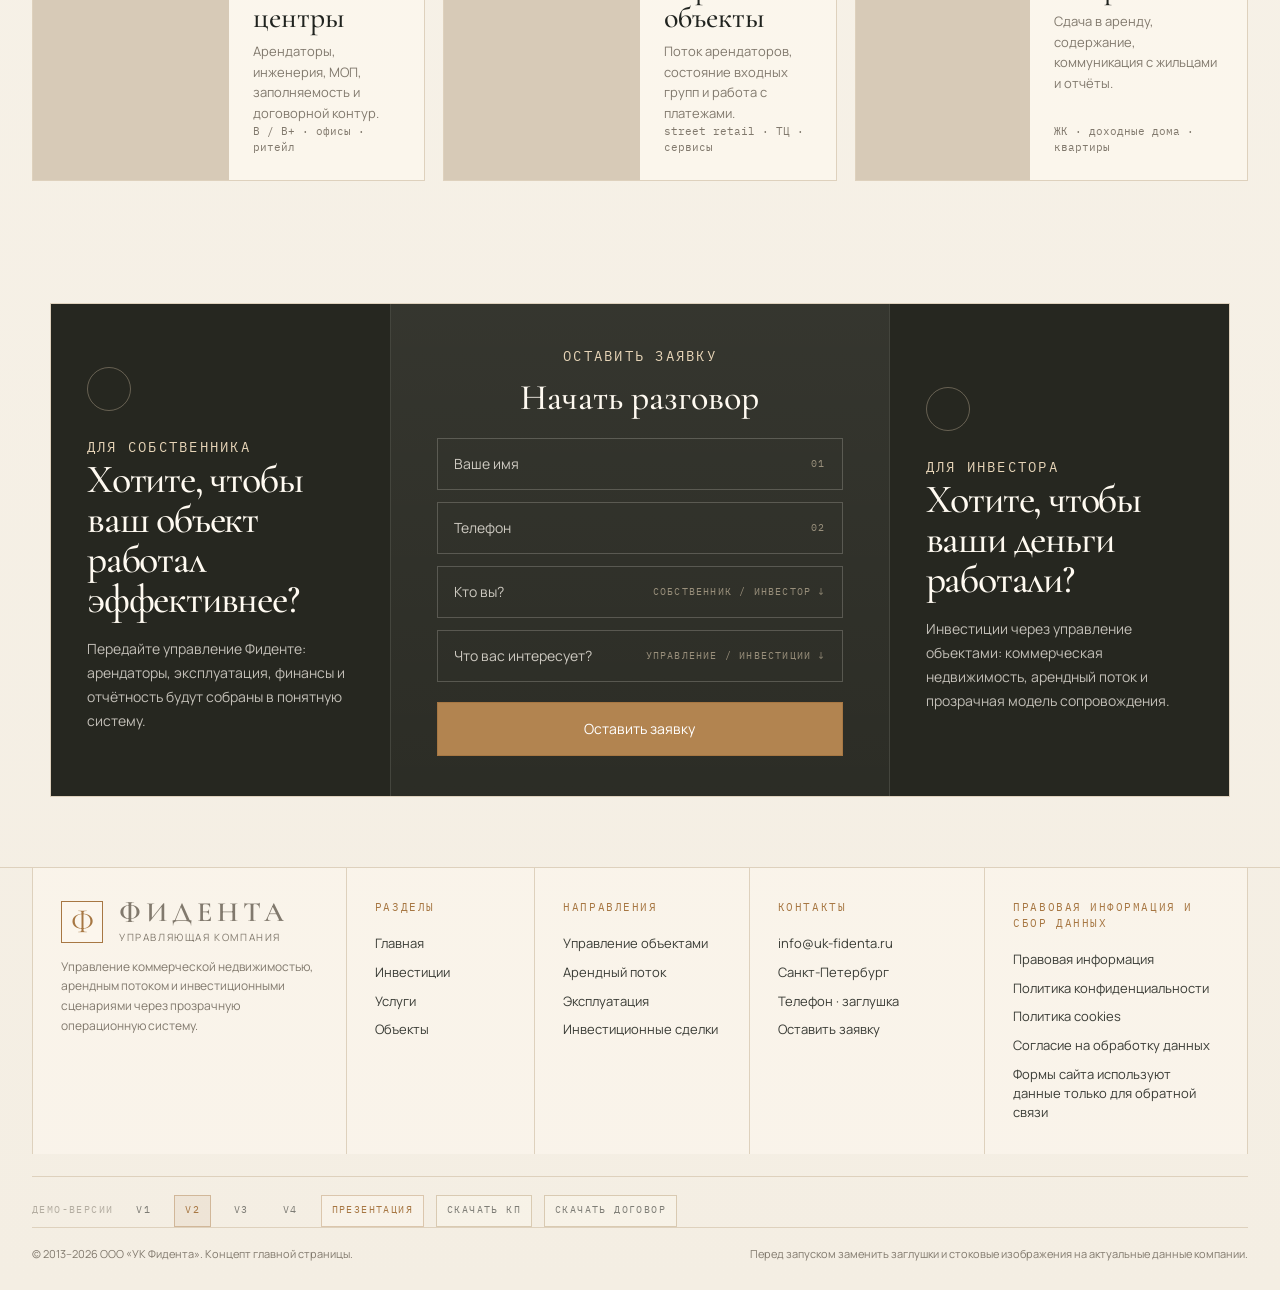
==== commit dc357913: "Fix contract button label" ====
--- a/index.html
+++ b/index.html
@@ -365,7 +365,7 @@
 <a href="https://sweeded3.github.io/Fidentav0.4/">V4</a>
       <a class="demo-footer-nav__main" href="presentation.html#hero">Презентация</a>
       <a class="demo-footer-nav__download" href="docs/fidenta-kp.docx" download>Скачать КП</a>
-      <a class="demo-footer-nav__download" href="docs/fidenta-contract.docx" download>Отправляем договор</a>
+      <a class="demo-footer-nav__download" href="docs/fidenta-contract.docx" download>Скачать договор</a>
     </div>
 
     <div class="wrap footer__bottom">
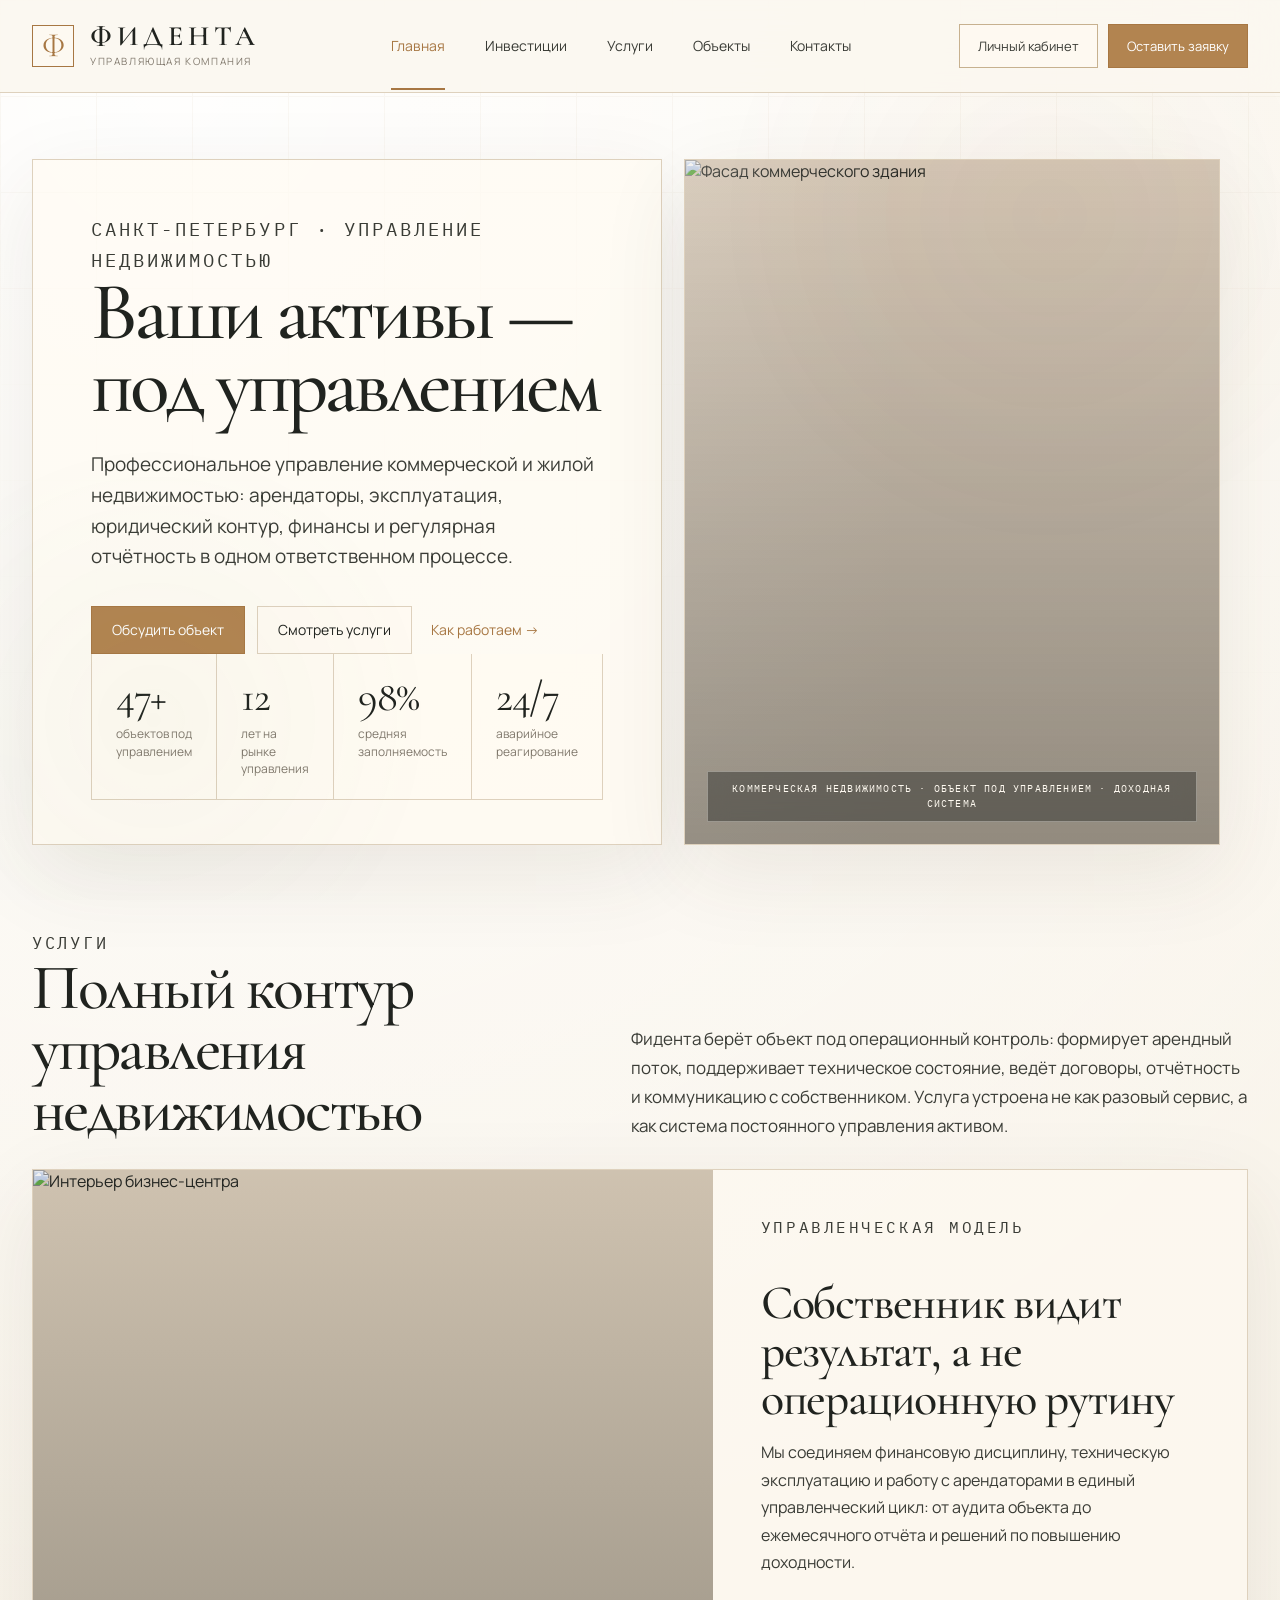
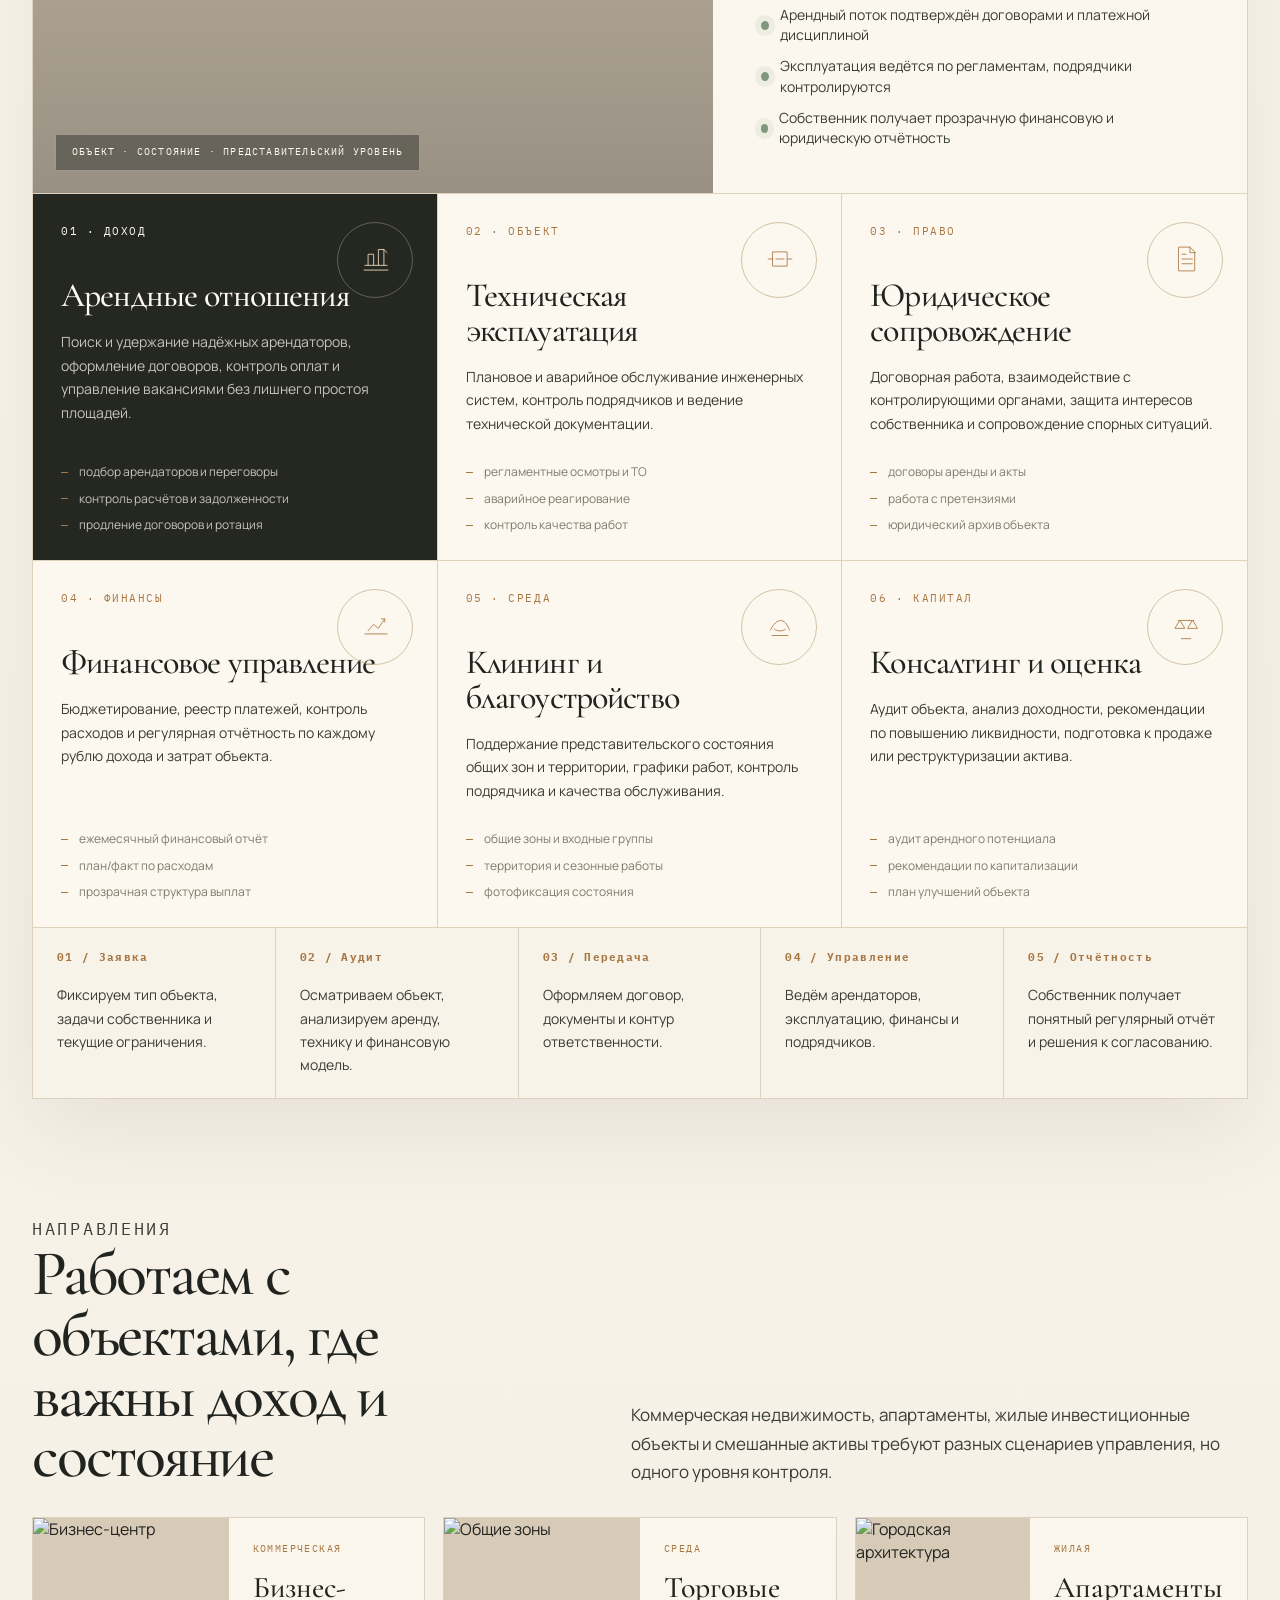
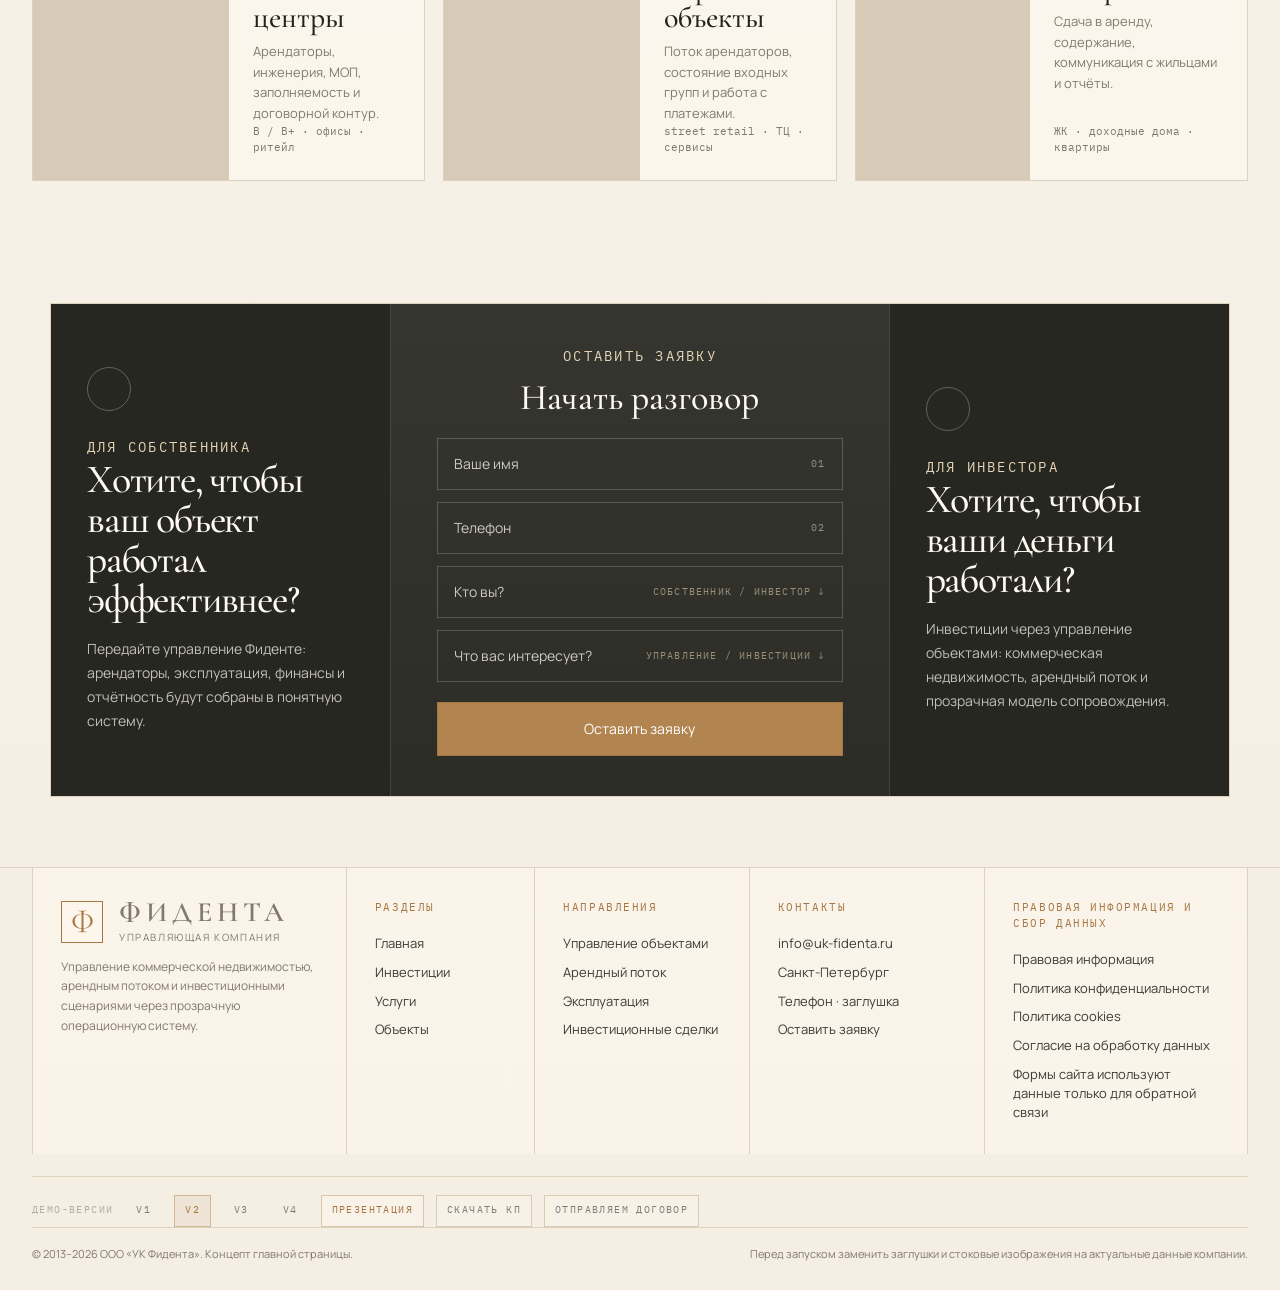
==== commit cf857782: "Update footer links to DOCX files" ====
--- a/index.html
+++ b/index.html
@@ -365,7 +365,7 @@
 <a href="https://sweeded3.github.io/Fidentav0.4/">V4</a>
       <a class="demo-footer-nav__main" href="presentation.html#hero">Презентация</a>
       <a class="demo-footer-nav__download" href="docs/fidenta-kp.docx" download>Скачать КП</a>
-      <a class="demo-footer-nav__download" href="docs/fidenta-contract.docx" download>Скачать договор</a>
+      <a class="demo-footer-nav__download" href="docs/fidenta-contract.docx" download>Отправляем договор</a>
     </div>
 
     <div class="wrap footer__bottom">
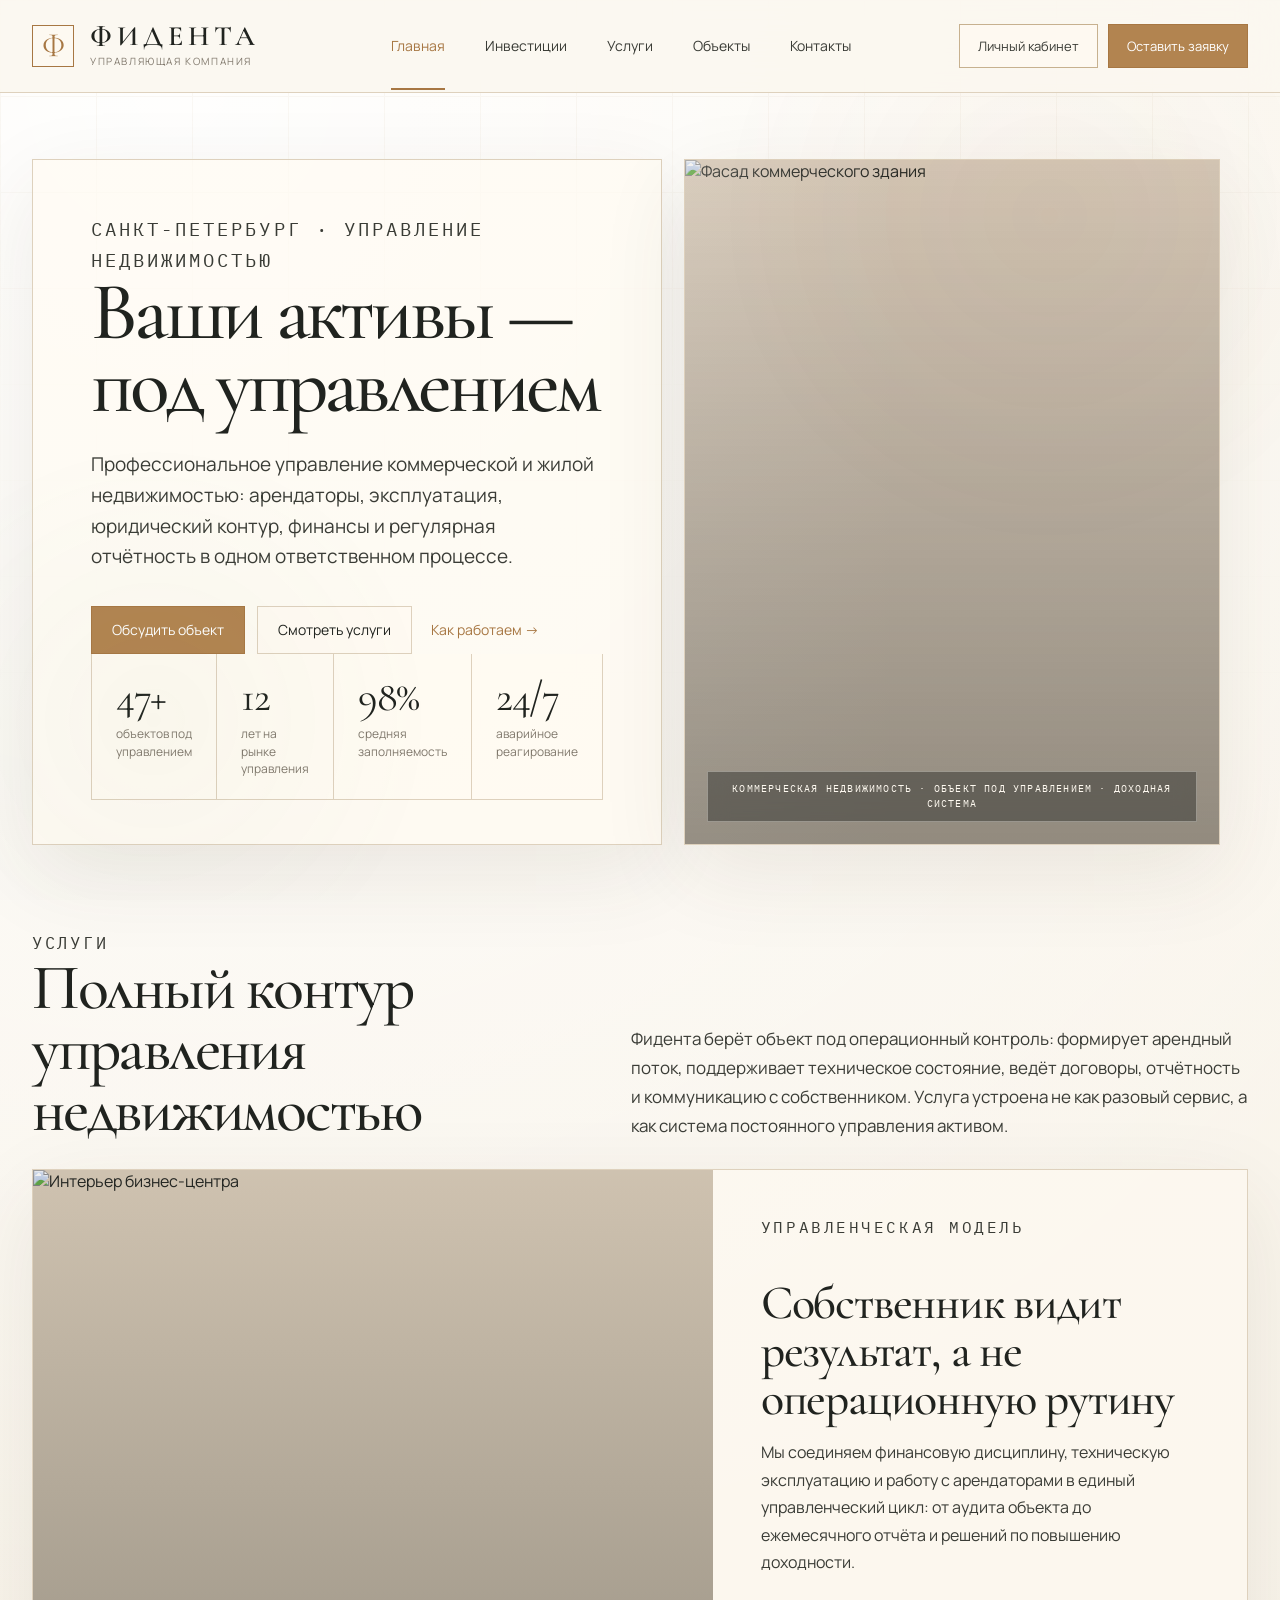
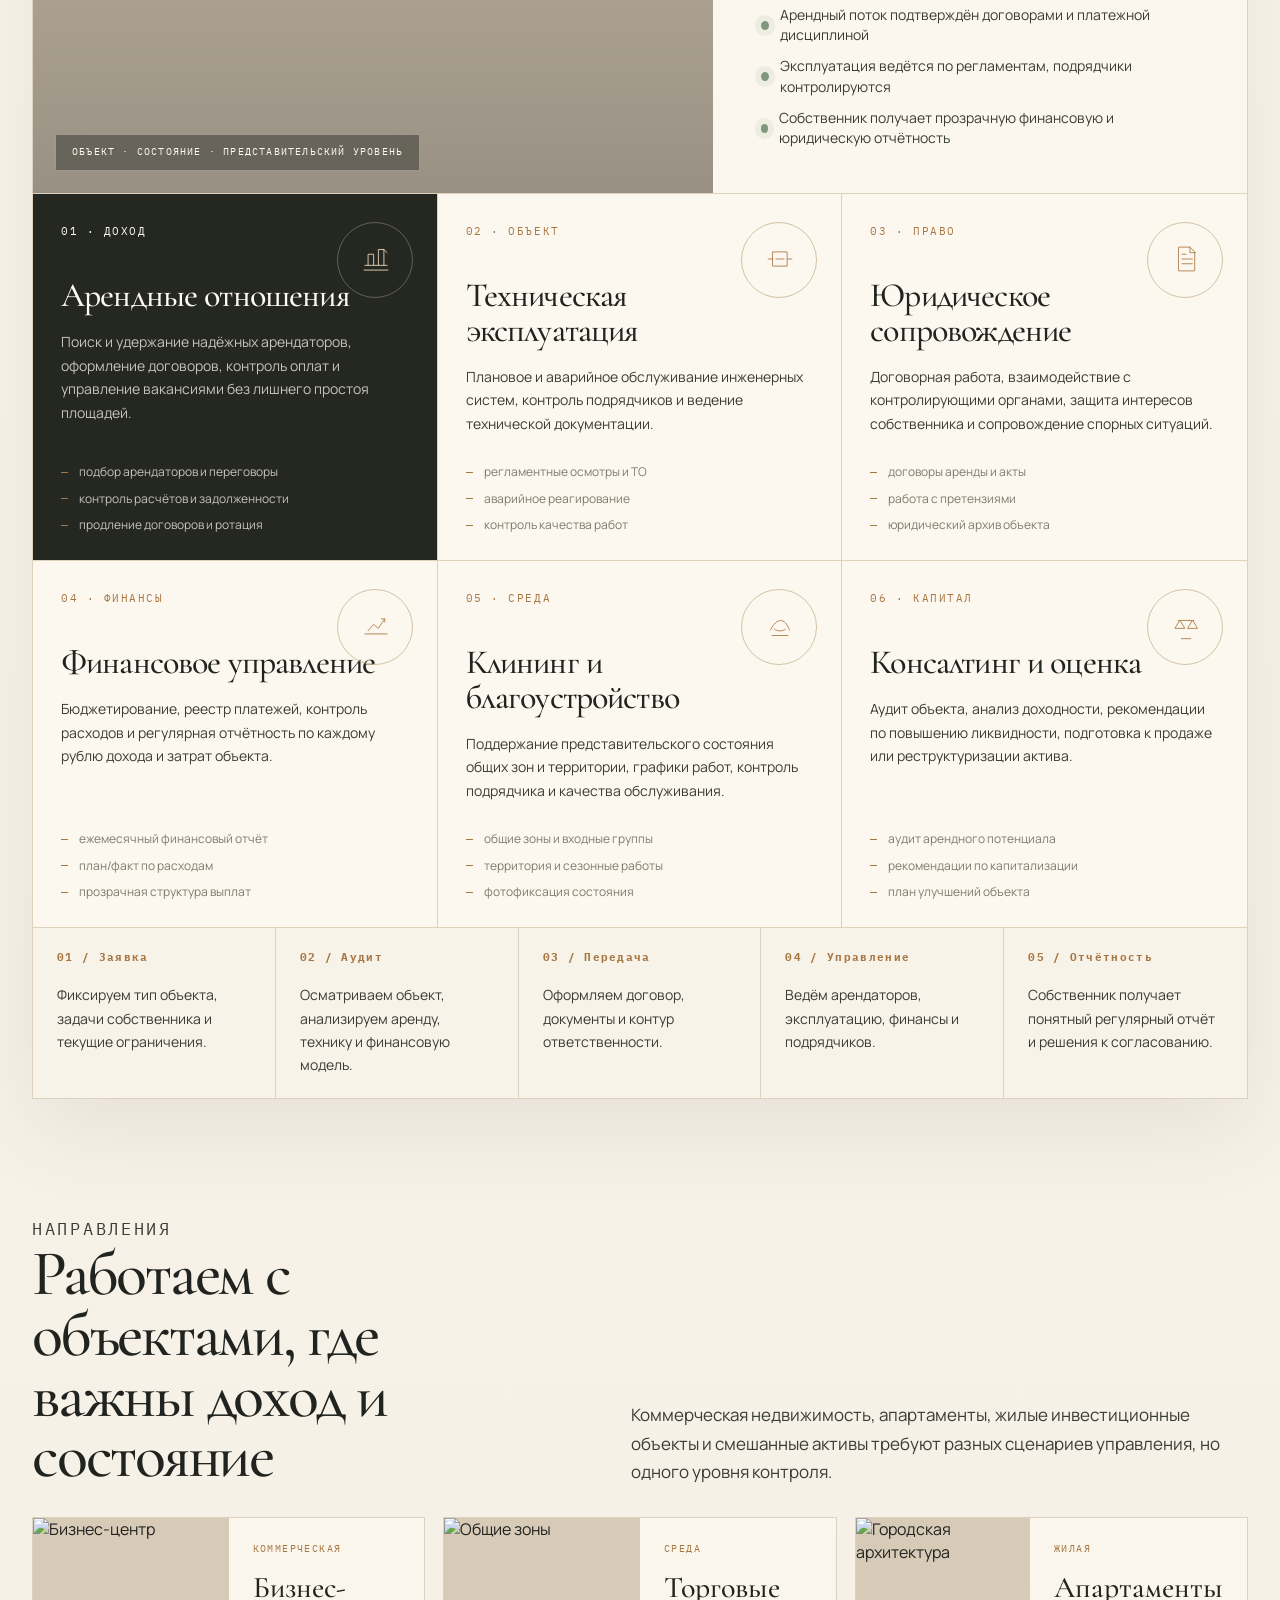
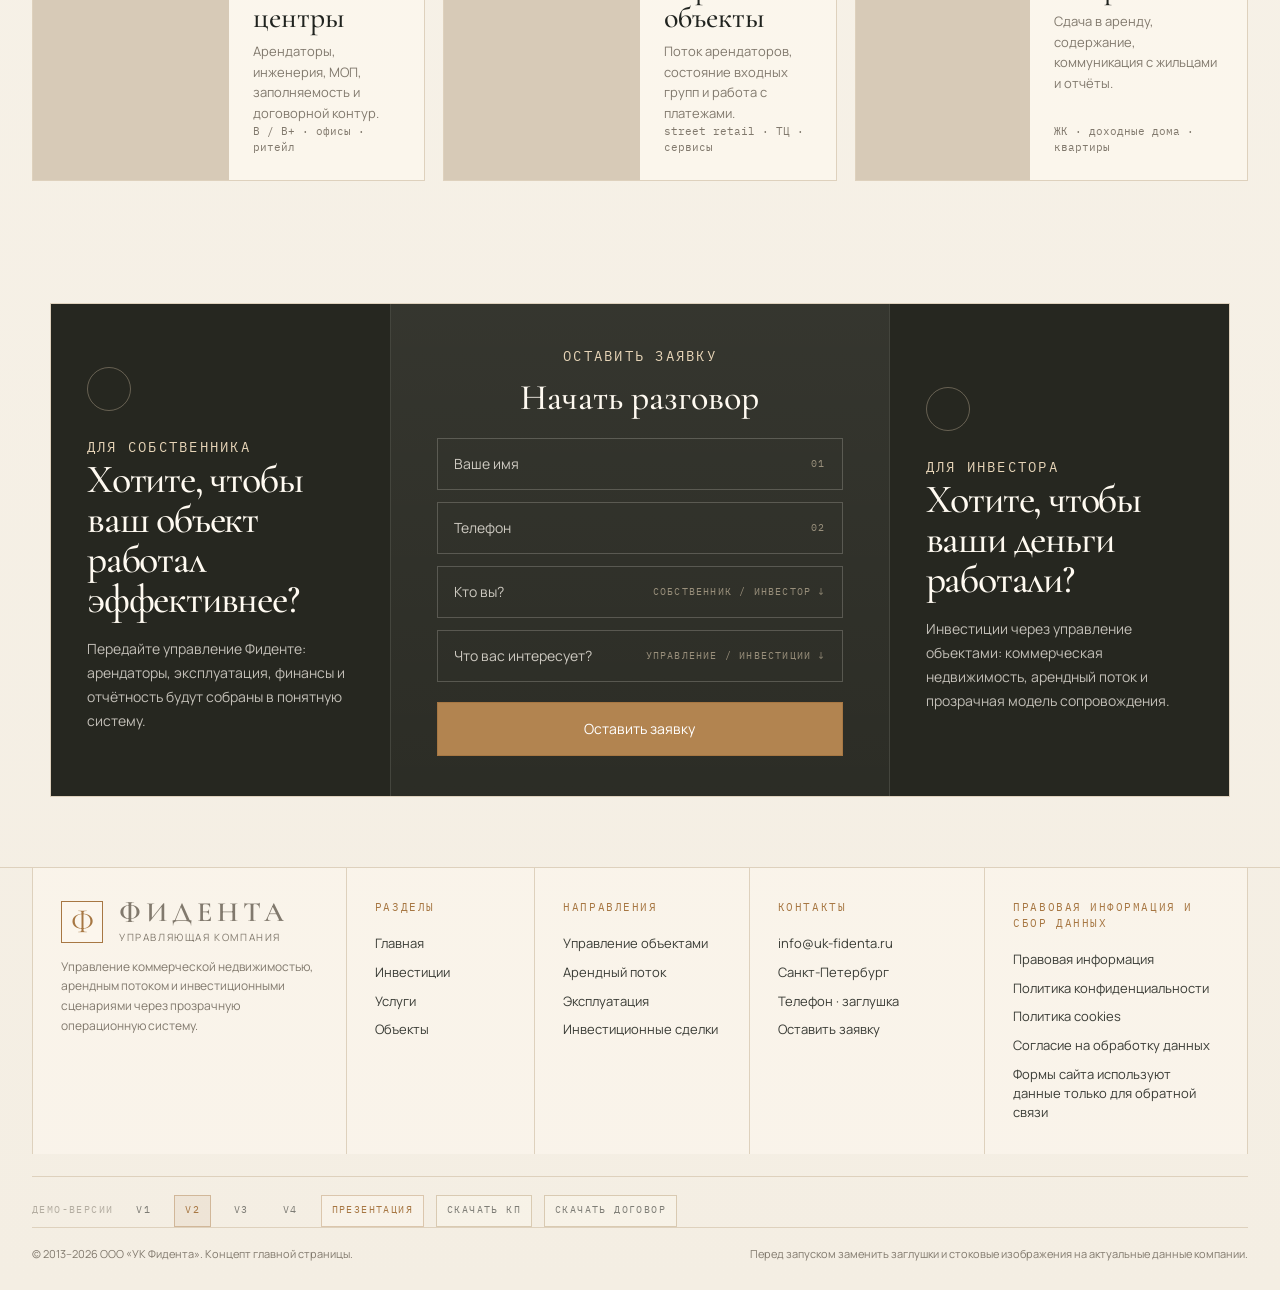
==== commit 858e614c: "Fix contract button label" ====
--- a/index.html
+++ b/index.html
@@ -365,7 +365,7 @@
 <a href="https://sweeded3.github.io/Fidentav0.4/">V4</a>
       <a class="demo-footer-nav__main" href="presentation.html#hero">Презентация</a>
       <a class="demo-footer-nav__download" href="docs/fidenta-kp.docx" download>Скачать КП</a>
-      <a class="demo-footer-nav__download" href="docs/fidenta-contract.docx" download>Отправляем договор</a>
+      <a class="demo-footer-nav__download" href="docs/fidenta-contract.docx" download>Скачать договор</a>
     </div>
 
     <div class="wrap footer__bottom">
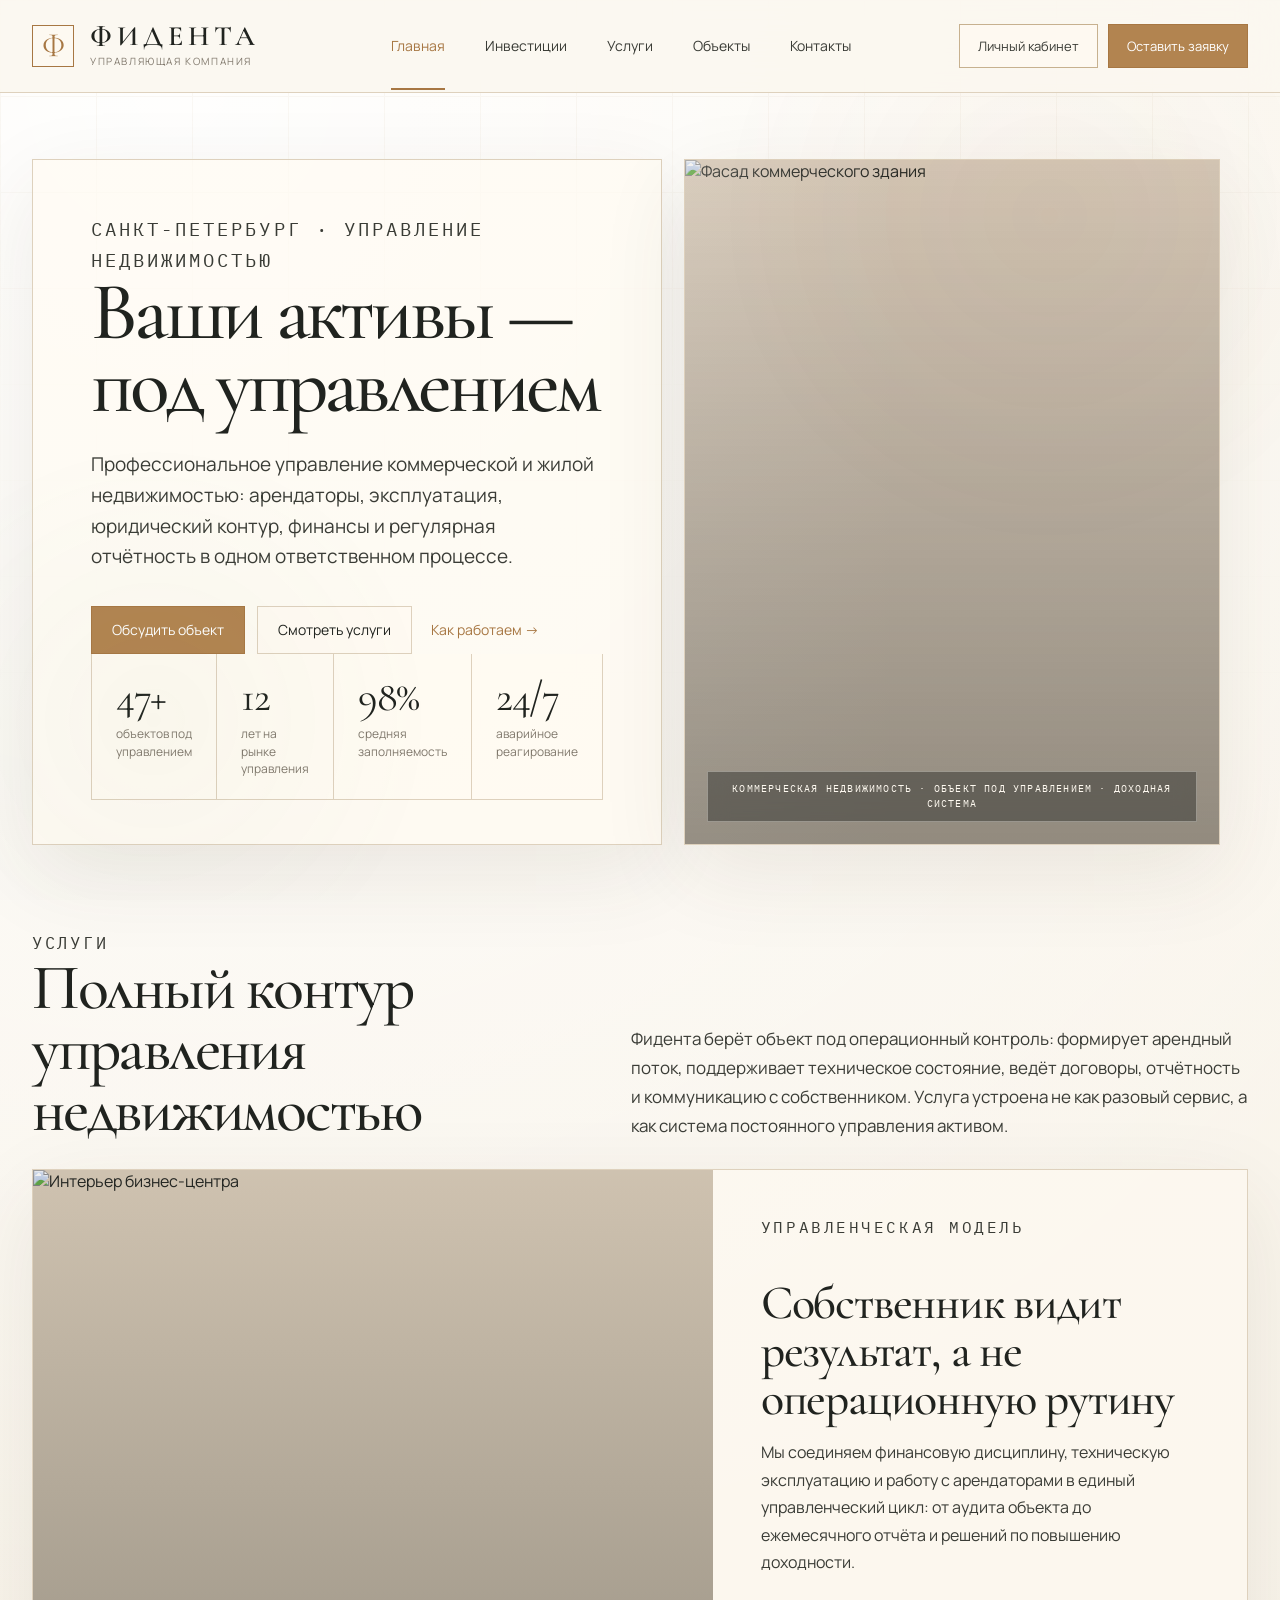
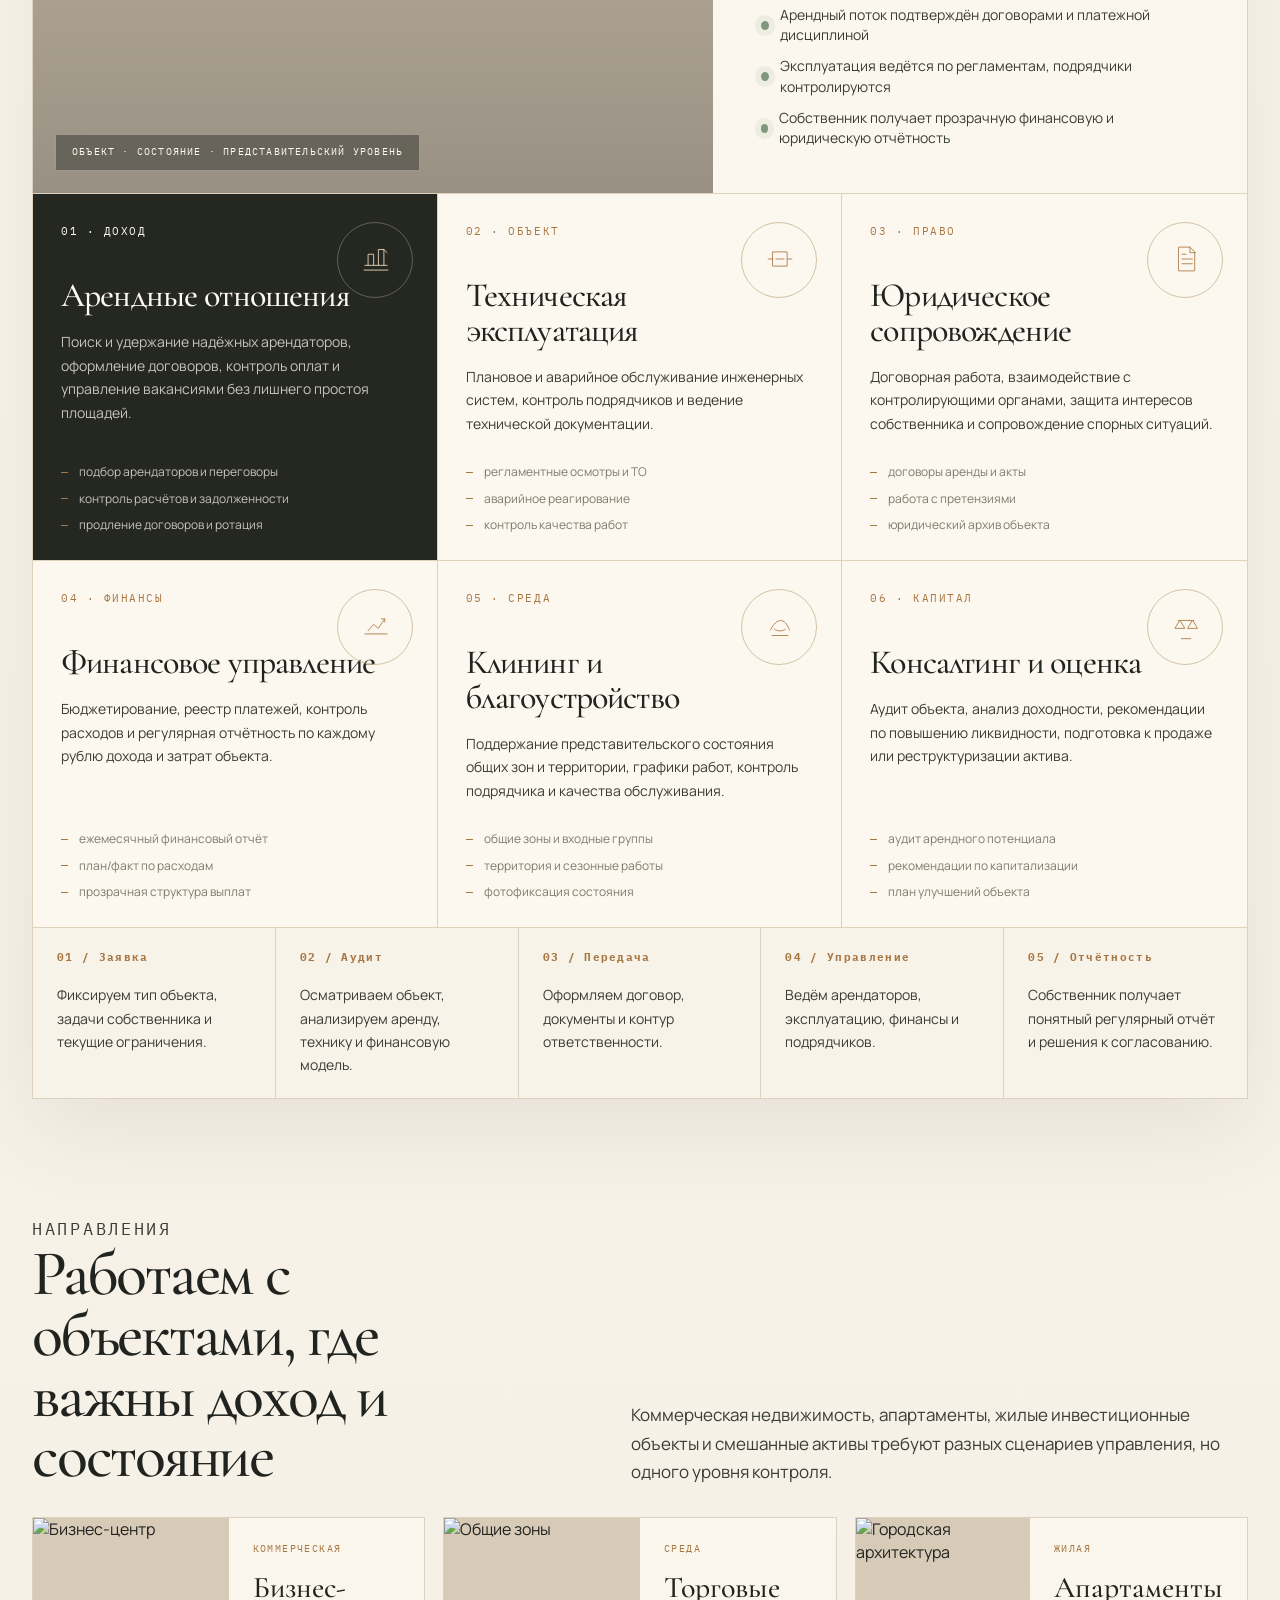
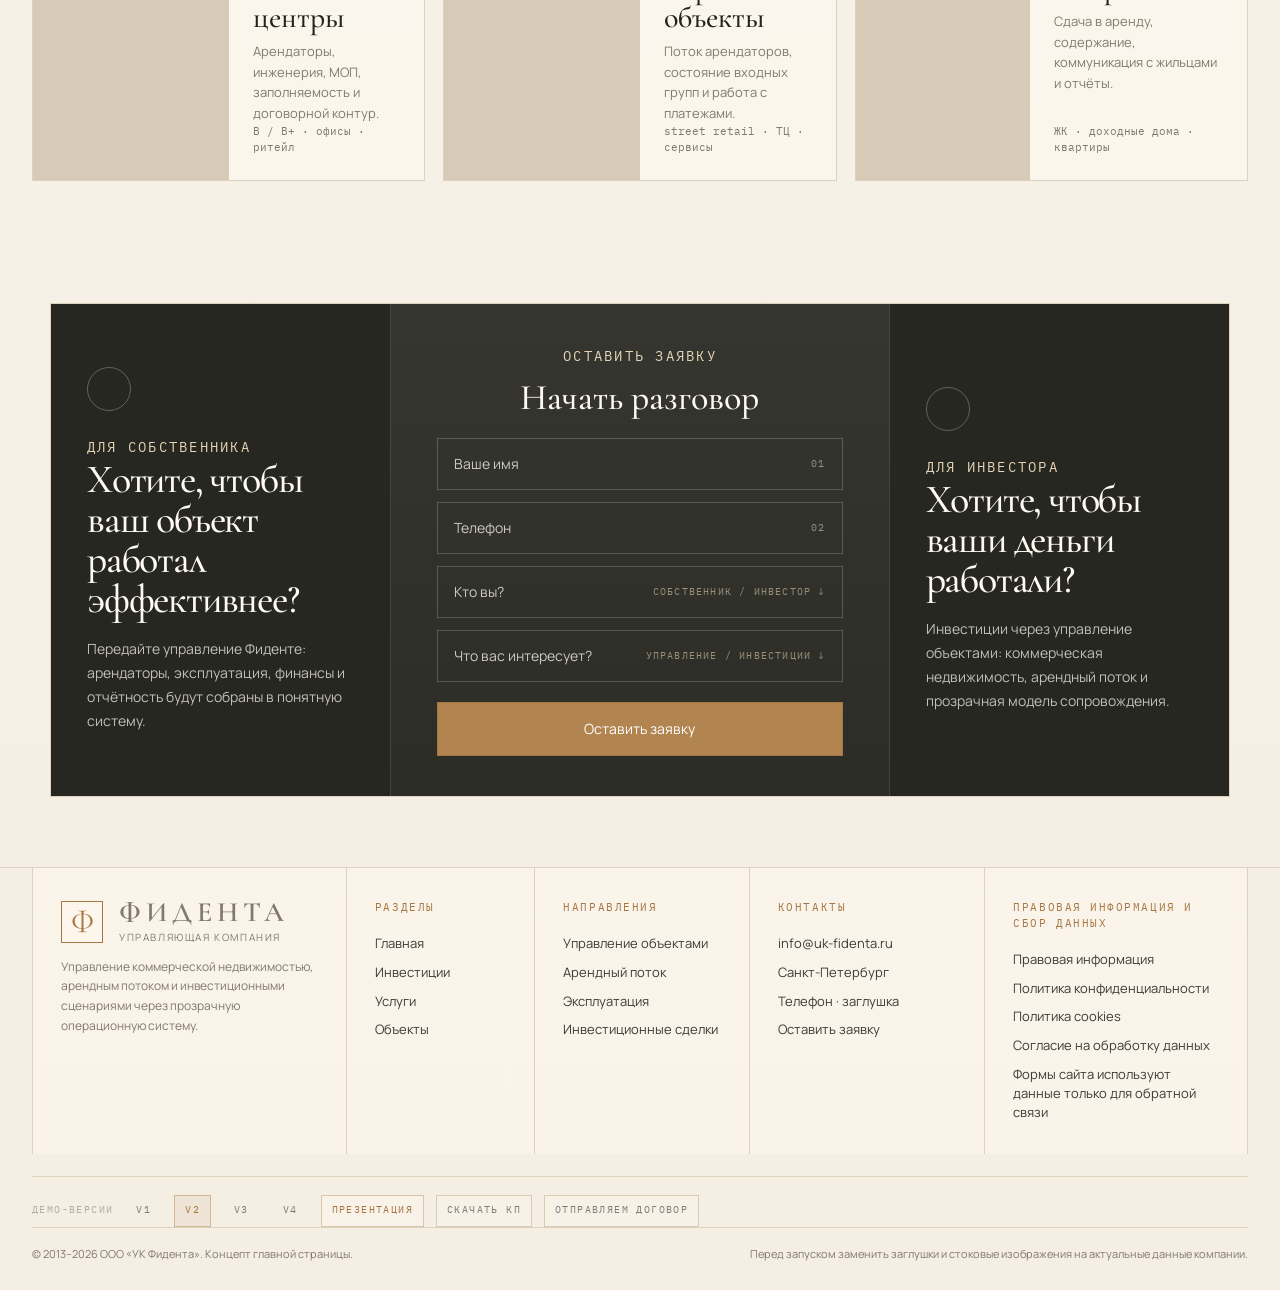
==== commit 953be2fe: "Update footer links to DOCX files" ====
--- a/index.html
+++ b/index.html
@@ -365,7 +365,7 @@
 <a href="https://sweeded3.github.io/Fidentav0.4/">V4</a>
       <a class="demo-footer-nav__main" href="presentation.html#hero">Презентация</a>
       <a class="demo-footer-nav__download" href="docs/fidenta-kp.docx" download>Скачать КП</a>
-      <a class="demo-footer-nav__download" href="docs/fidenta-contract.docx" download>Скачать договор</a>
+      <a class="demo-footer-nav__download" href="docs/fidenta-contract.docx" download>Отправляем договор</a>
     </div>
 
     <div class="wrap footer__bottom">
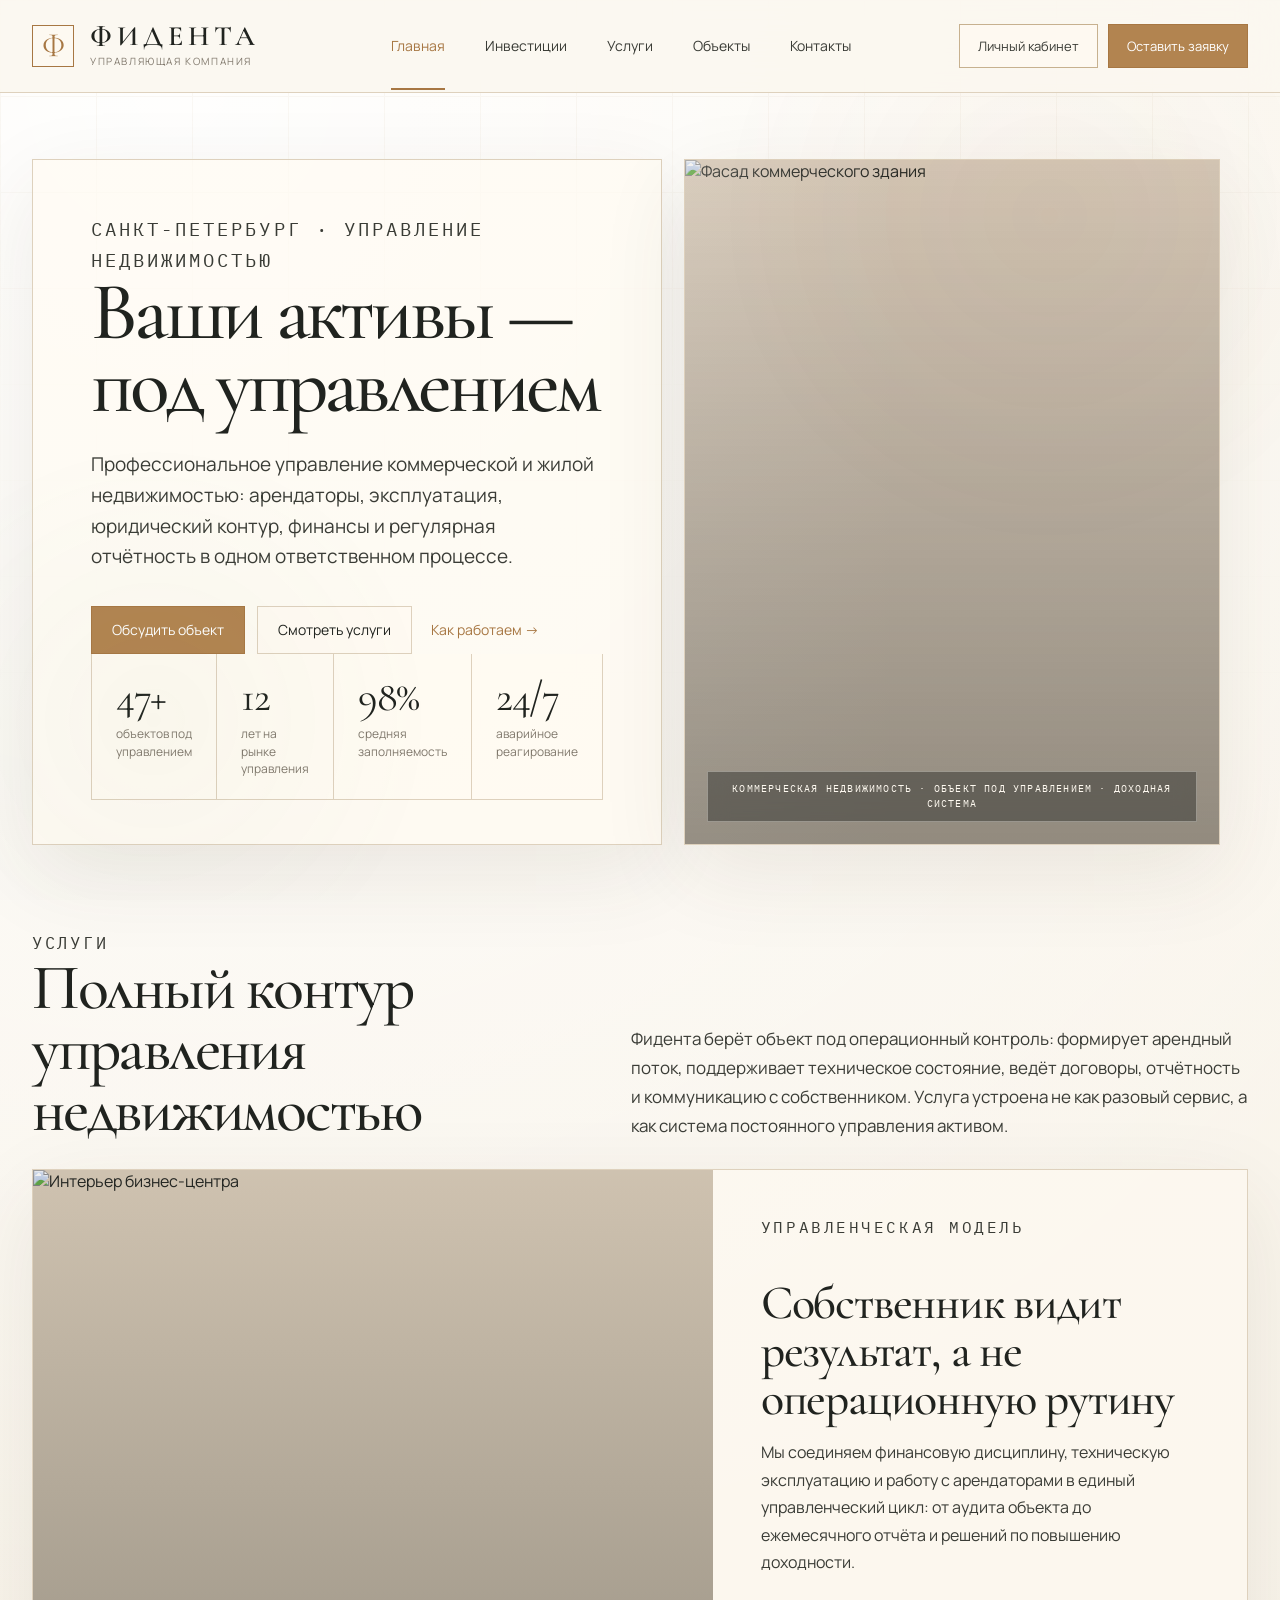
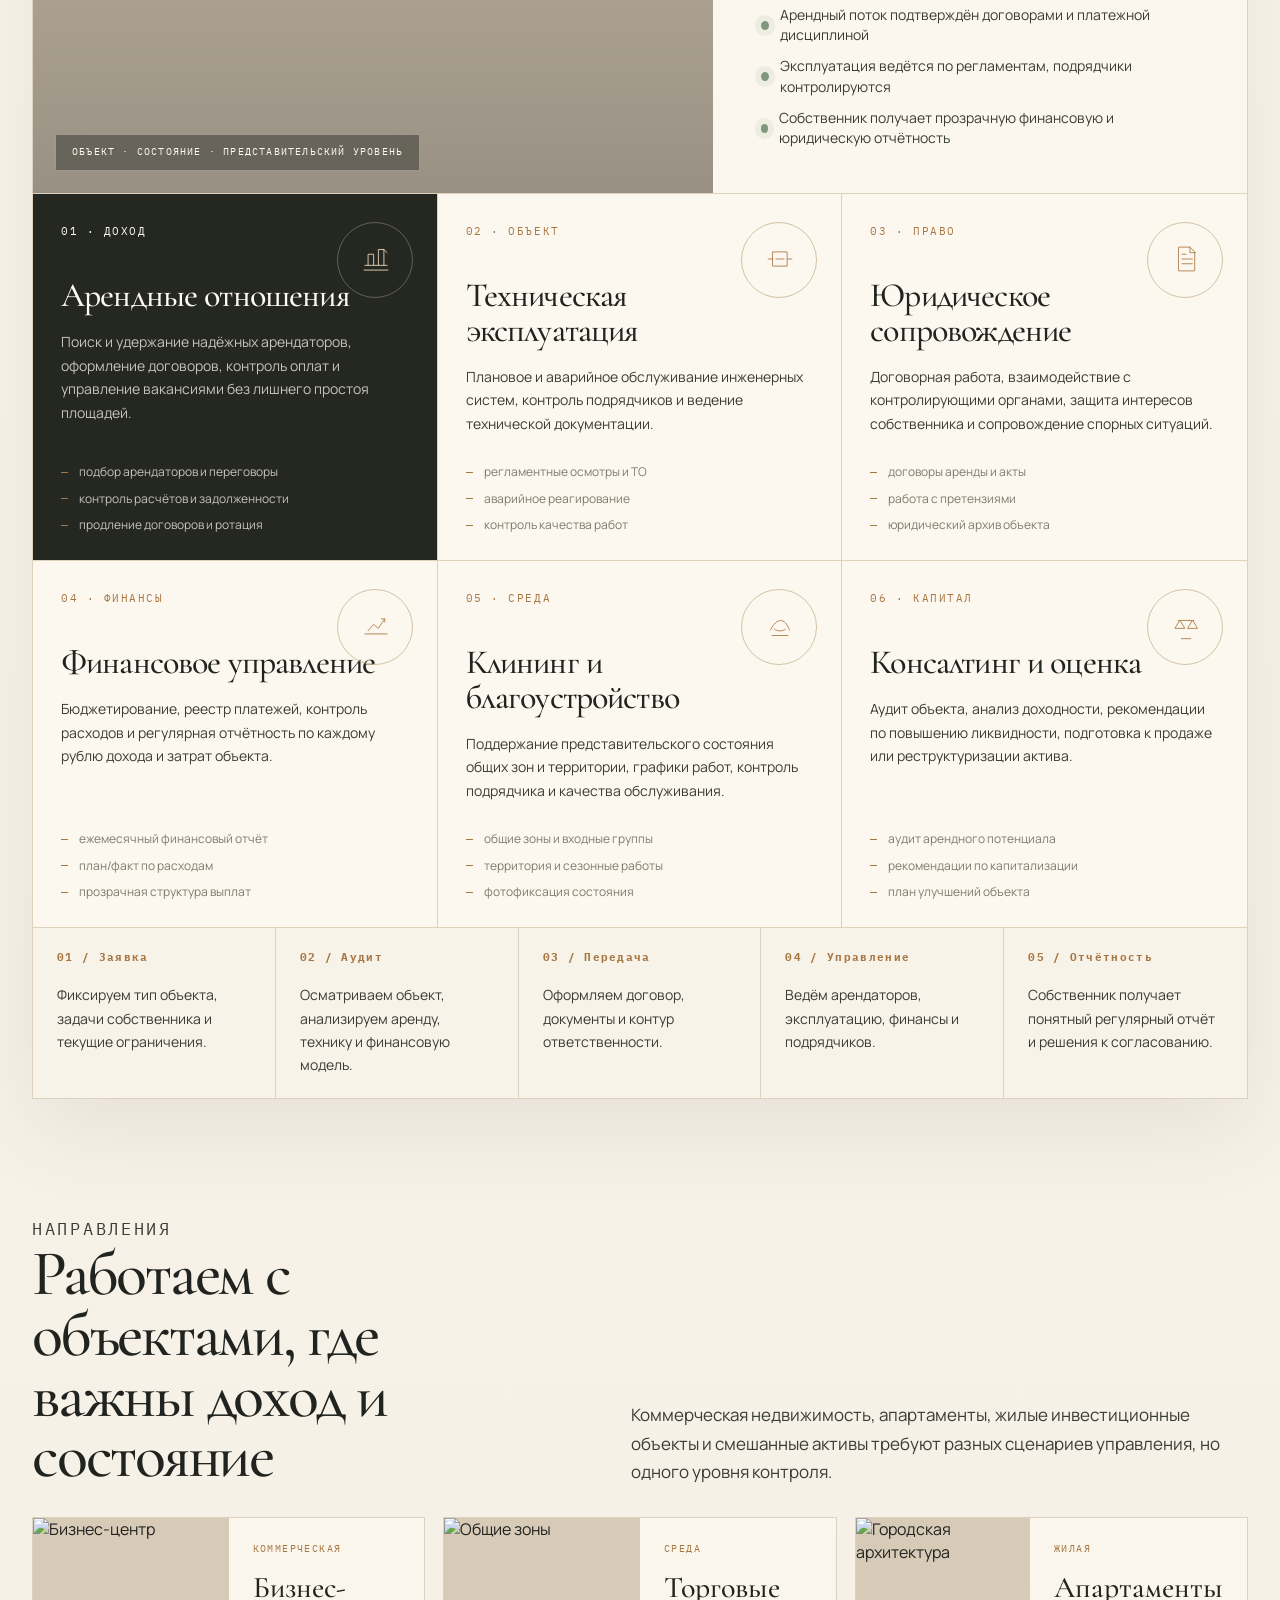
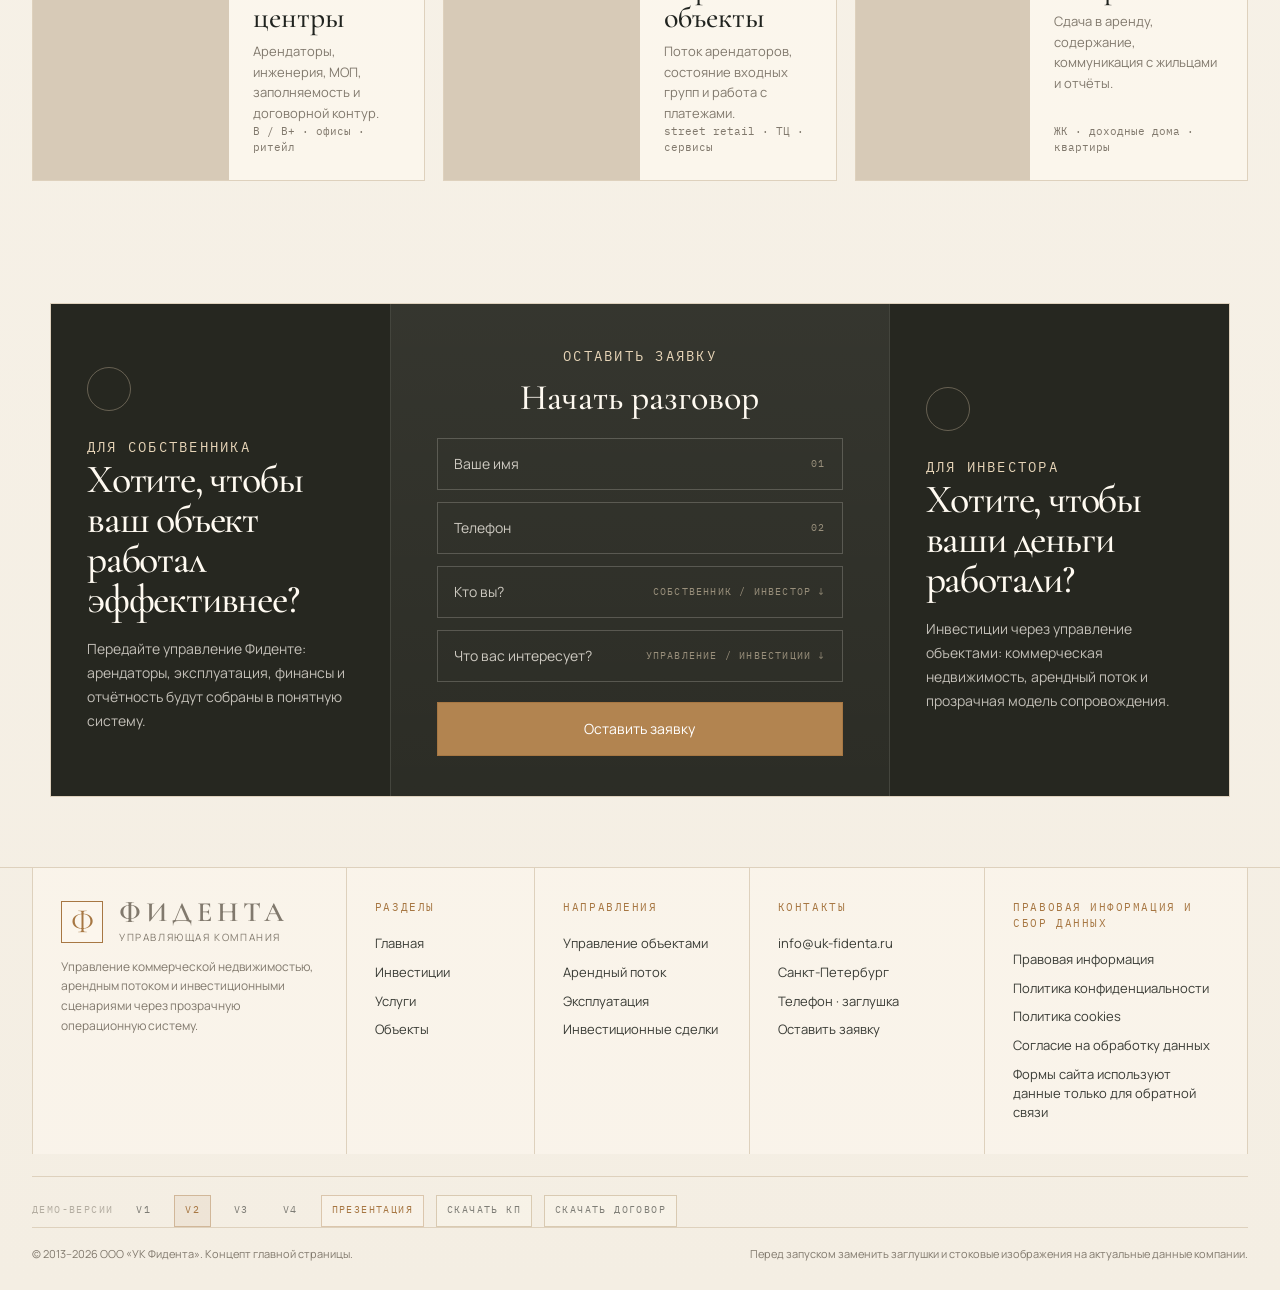
==== commit d0f38015: "Fix contract button label" ====
--- a/index.html
+++ b/index.html
@@ -365,7 +365,7 @@
 <a href="https://sweeded3.github.io/Fidentav0.4/">V4</a>
       <a class="demo-footer-nav__main" href="presentation.html#hero">Презентация</a>
       <a class="demo-footer-nav__download" href="docs/fidenta-kp.docx" download>Скачать КП</a>
-      <a class="demo-footer-nav__download" href="docs/fidenta-contract.docx" download>Отправляем договор</a>
+      <a class="demo-footer-nav__download" href="docs/fidenta-contract.docx" download>Скачать договор</a>
     </div>
 
     <div class="wrap footer__bottom">
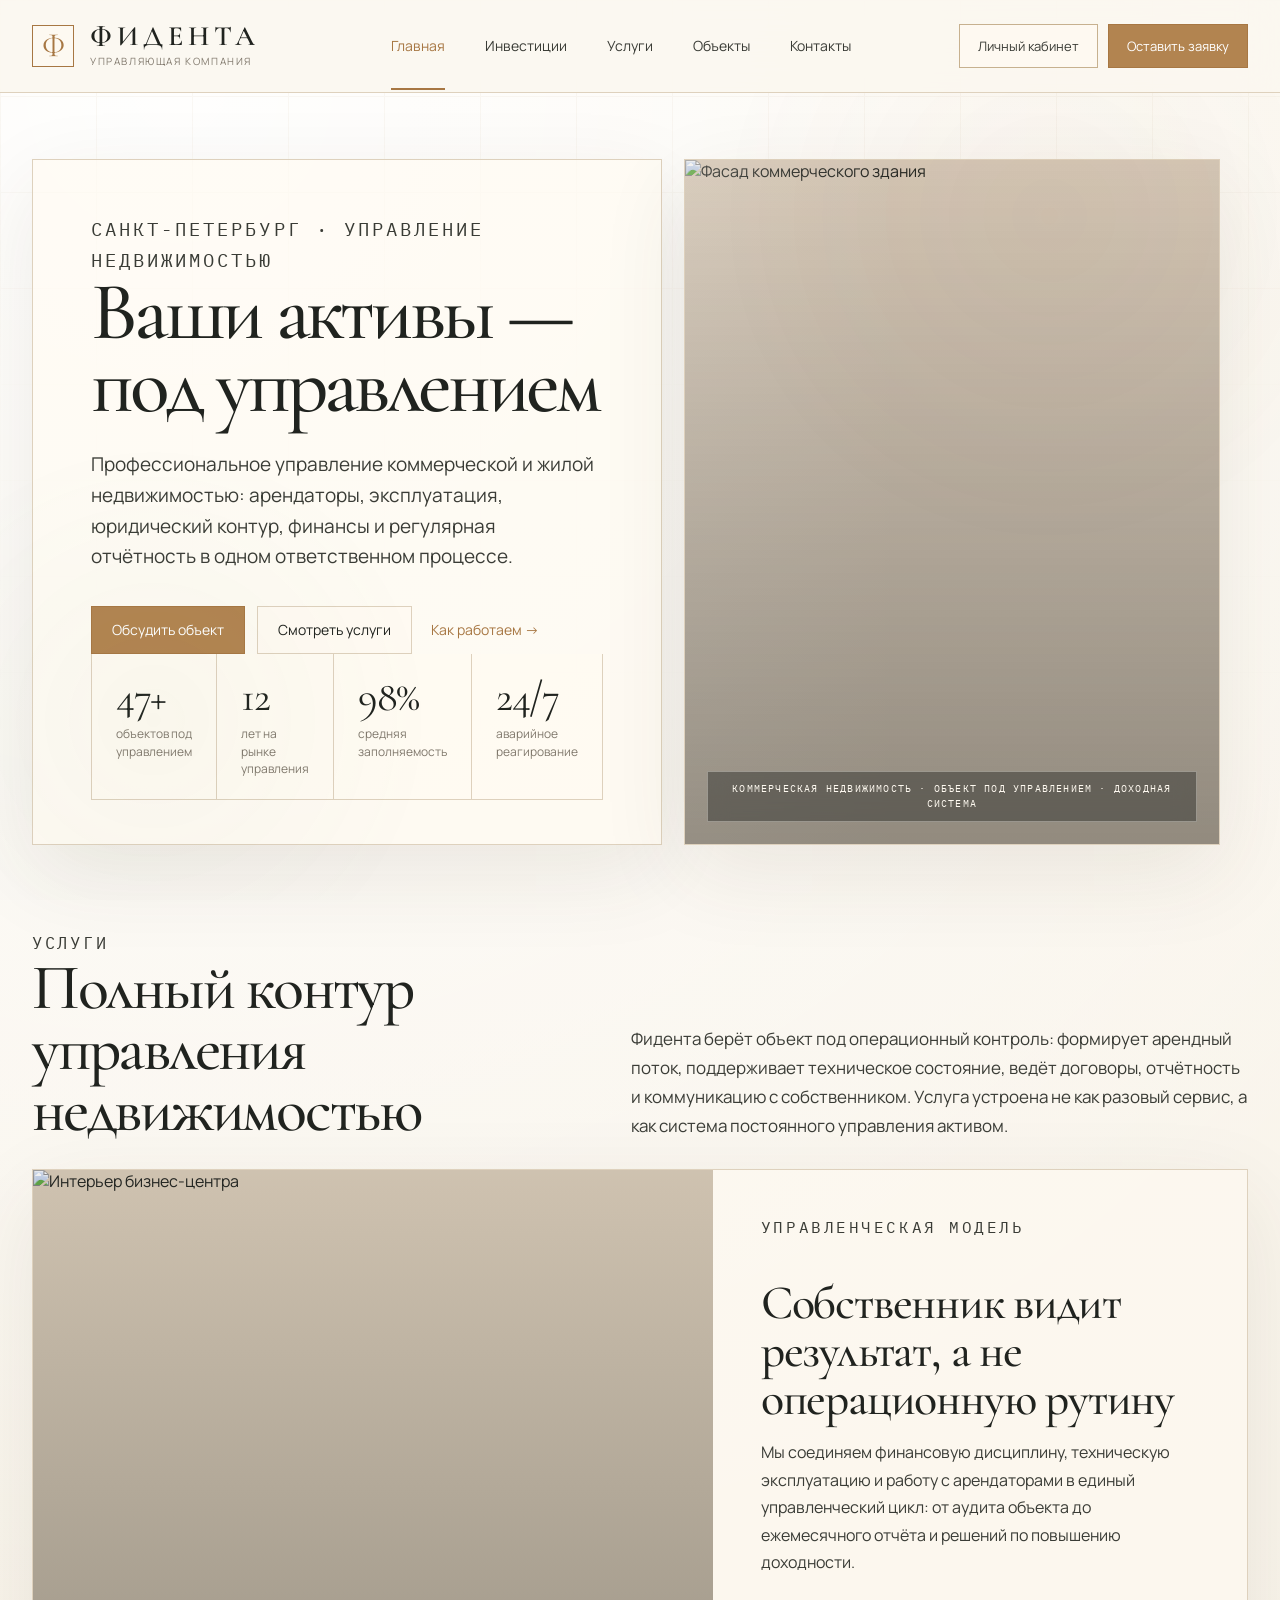
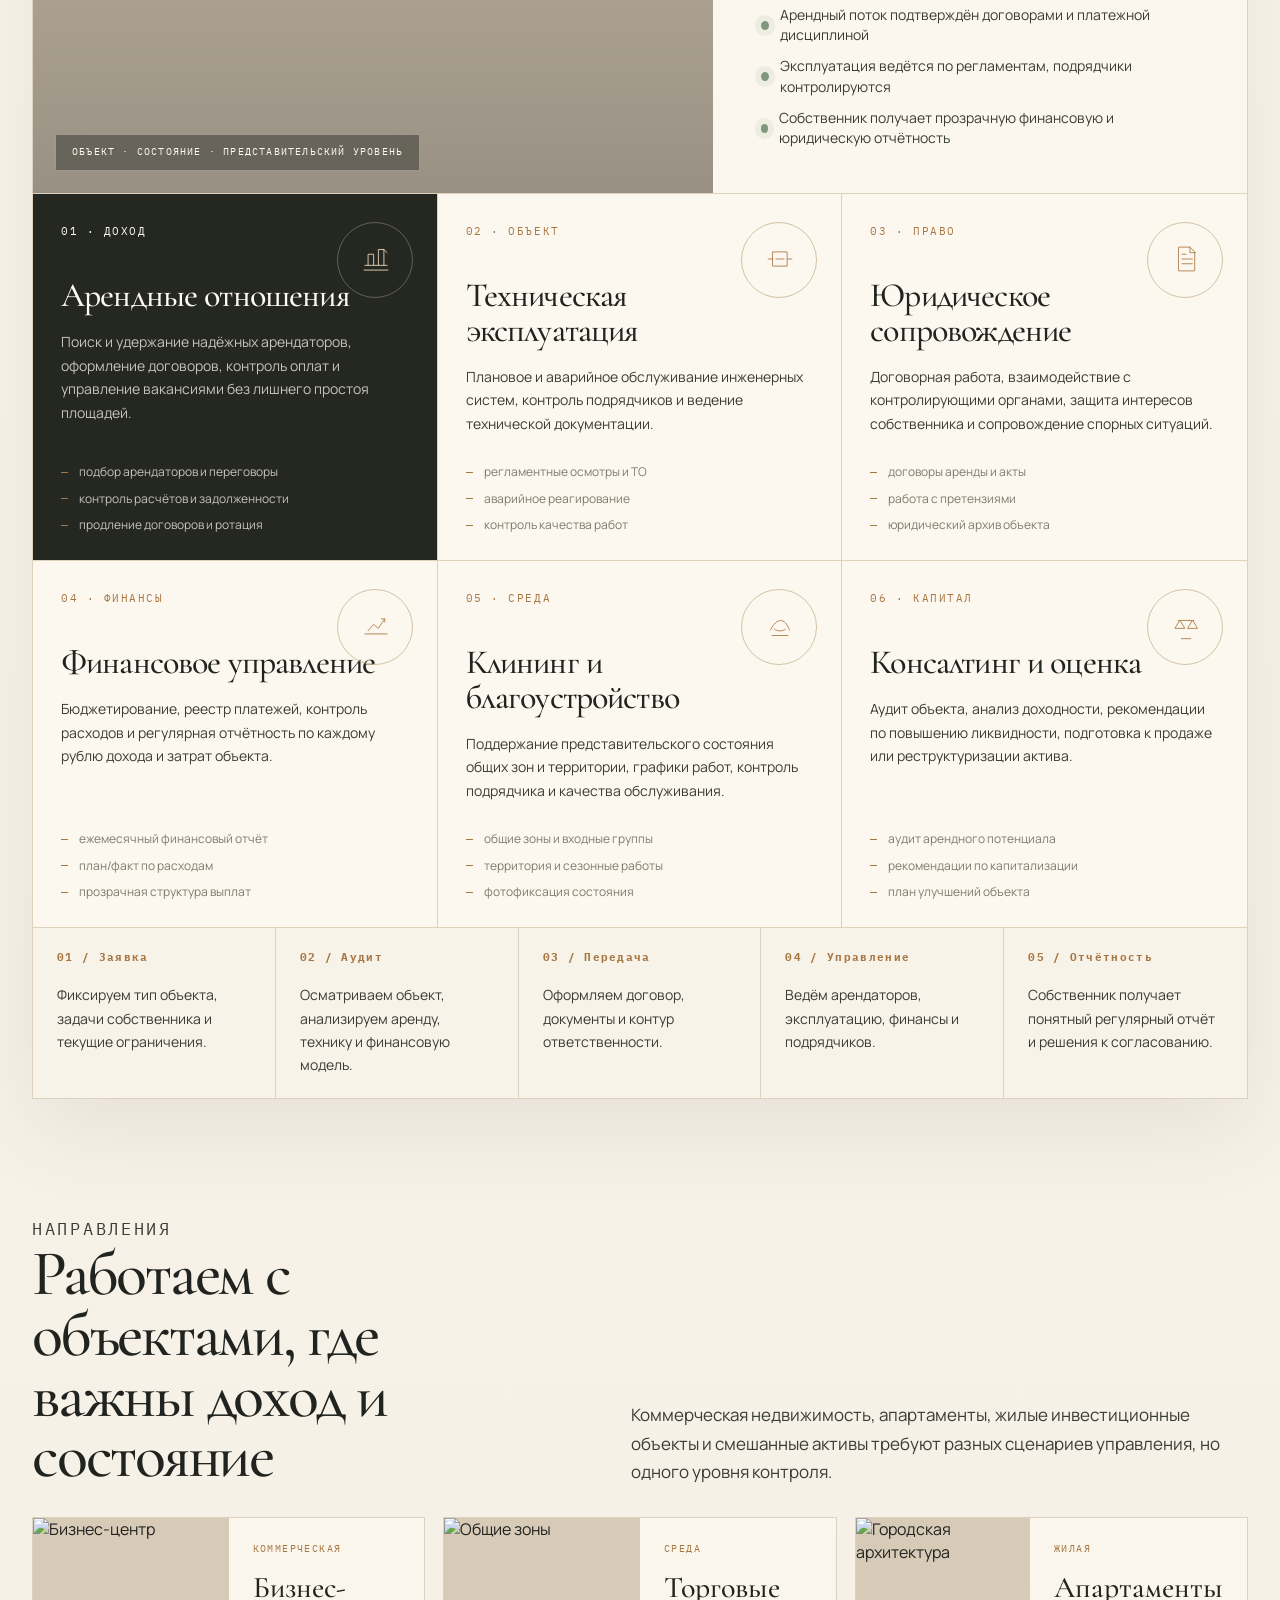
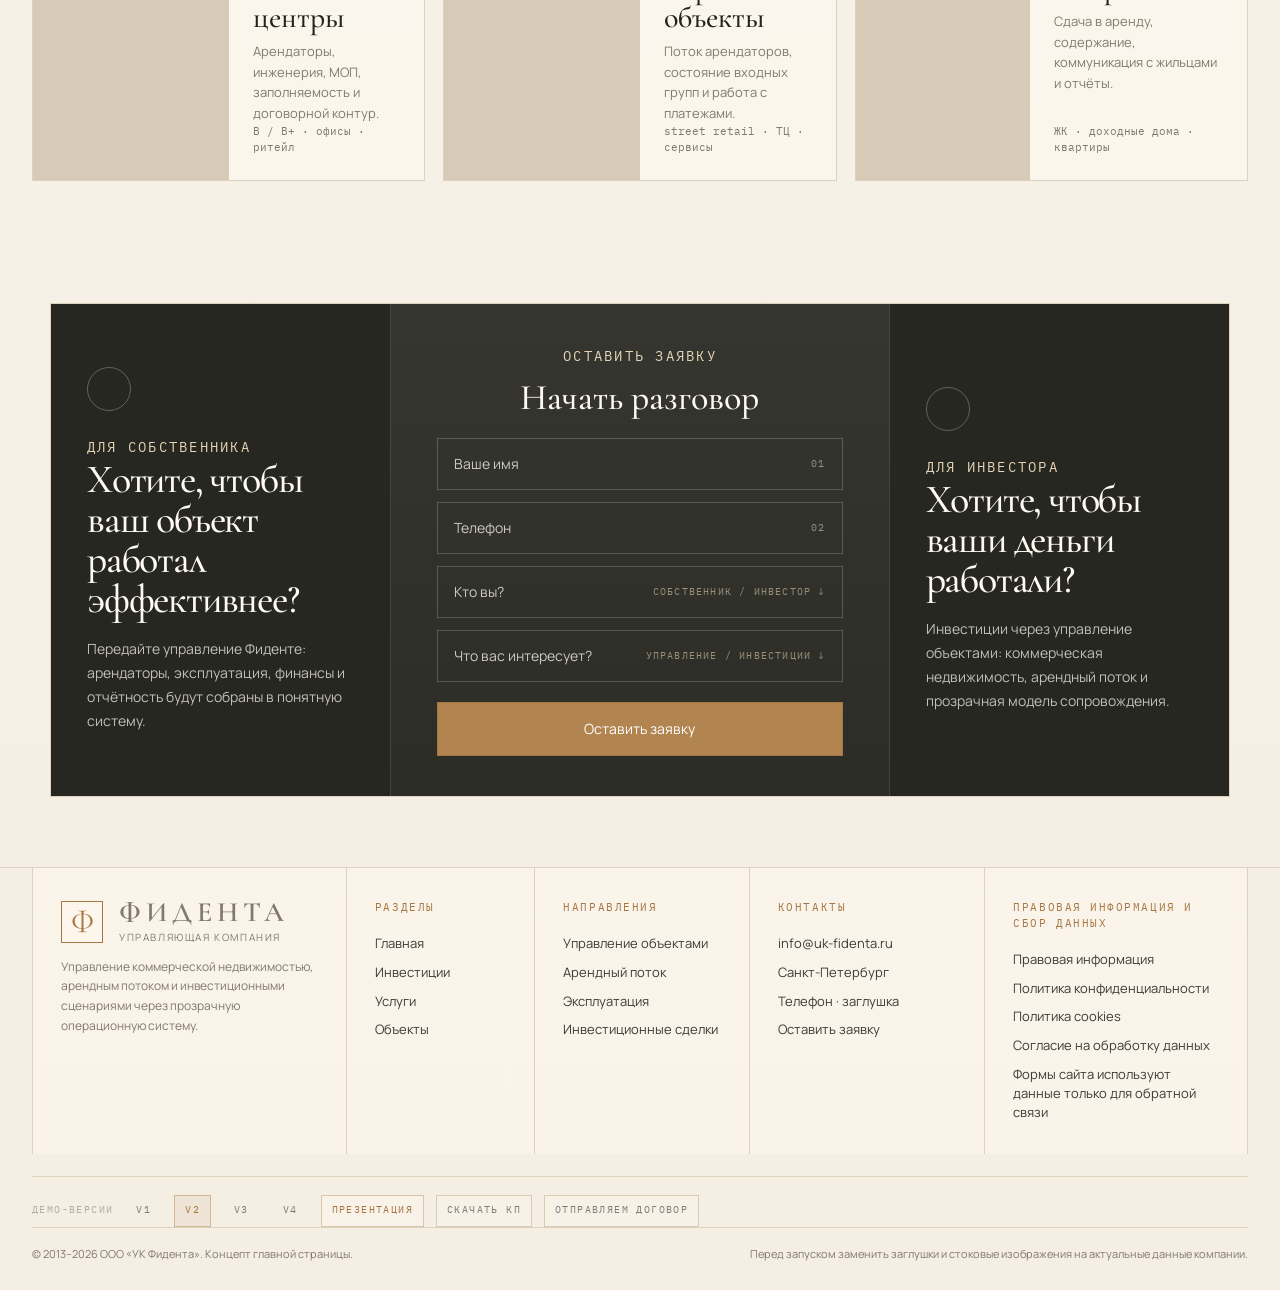
==== commit 11cf0cef: "Update footer links to DOCX files" ====
--- a/index.html
+++ b/index.html
@@ -7,6 +7,7 @@
   <link rel="preconnect" href="https://fonts.googleapis.com">
   <link rel="preconnect" href="https://fonts.gstatic.com" crossorigin>
   <link href="https://fonts.googleapis.com/css2?family=Cormorant+Garamond:wght@400;500;600&family=Manrope:wght@400;500;600;700&family=IBM+Plex+Mono:wght@400;500&display=swap" rel="stylesheet">
+  <link rel="stylesheet" href="mobile-fix.css">
   <style>
     :root{
       --paper:#f4eee3; --paper-2:#fbf7ef; --ivory:#fffaf1; --stone:#ebe0d0;
@@ -365,7 +366,7 @@
 <a href="https://sweeded3.github.io/Fidentav0.4/">V4</a>
       <a class="demo-footer-nav__main" href="presentation.html#hero">Презентация</a>
       <a class="demo-footer-nav__download" href="docs/fidenta-kp.docx" download>Скачать КП</a>
-      <a class="demo-footer-nav__download" href="docs/fidenta-contract.docx" download>Скачать договор</a>
+      <a class="demo-footer-nav__download" href="docs/fidenta-contract.docx" download>Отправляем договор</a>
     </div>
 
     <div class="wrap footer__bottom">
--- a/mobile-fix.css
+++ b/mobile-fix.css
@@ -0,0 +1,45 @@
+/* V2 mobile fixes: decorative icons, compact footer, menu support */
+@media (max-width: 740px) {
+  .service-card:before,
+  .service-icon {
+    display: none !important;
+  }
+
+  .service-card h4 {
+    margin-top: 22px !important;
+    padding-top: .08em !important;
+    line-height: 1.08 !important;
+    overflow: visible !important;
+    max-width: none !important;
+  }
+
+  .section__head h2,
+  .service-top__copy h3,
+  .cta h2 {
+    line-height: 1.08 !important;
+    padding-top: .08em !important;
+    overflow: visible !important;
+  }
+
+  .demo-footer-nav {
+    display: grid !important;
+    grid-template-columns: repeat(2, minmax(0, 1fr)) !important;
+    gap: 8px !important;
+    align-items: stretch !important;
+    font-size: 9px !important;
+    letter-spacing: .08em !important;
+  }
+
+  .demo-footer-nav__label {
+    grid-column: 1 / -1 !important;
+    margin-bottom: 2px !important;
+  }
+
+  .demo-footer-nav a {
+    min-height: 34px !important;
+    padding: 7px 8px !important;
+    text-align: center !important;
+    white-space: normal !important;
+    line-height: 1.2 !important;
+  }
+}
